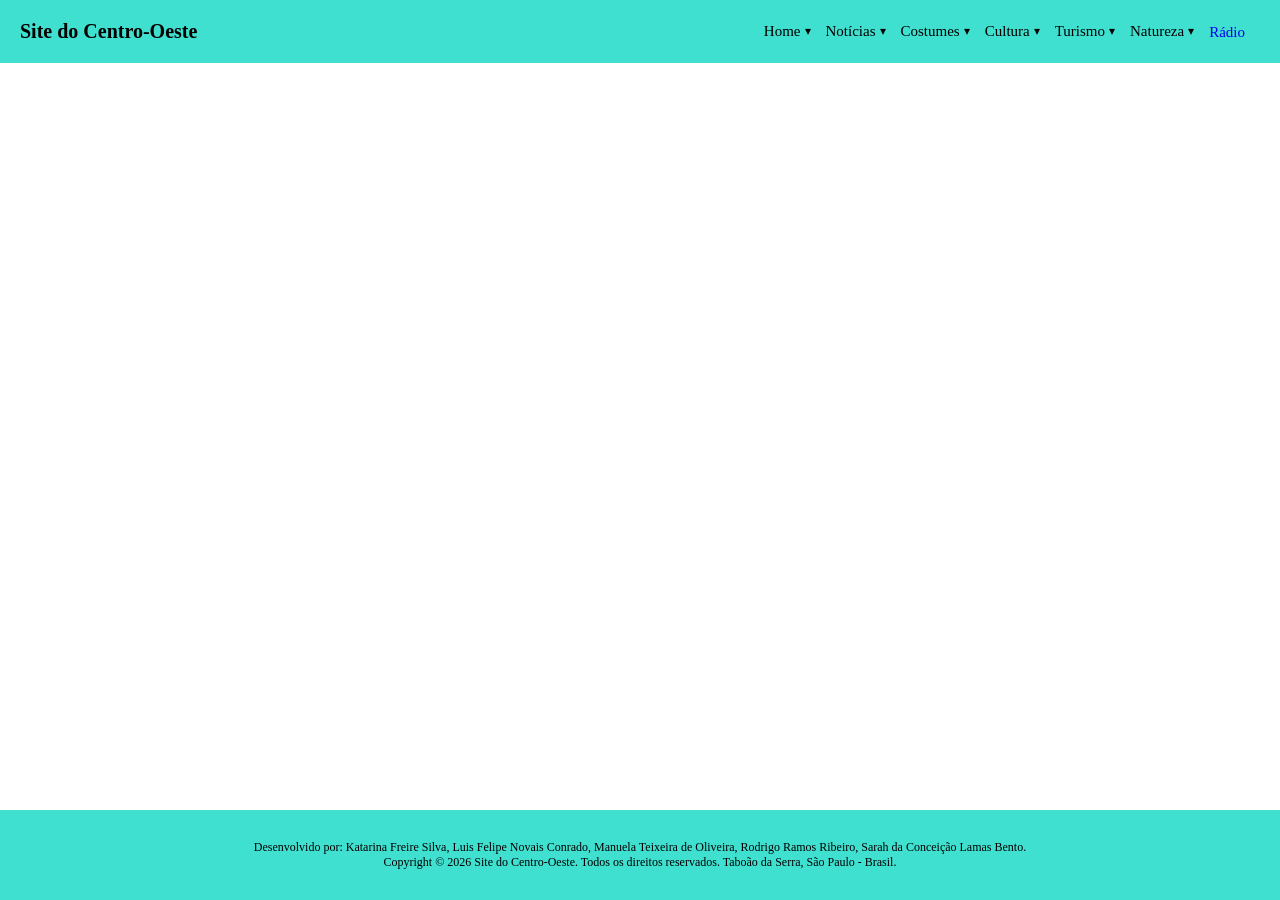
==== index.html @ f40ae3b2 "Alterei o link da header." ====
<!DOCTYPE html>
<html lang="en">
<head>
    <meta charset="UTF-8">
    <meta name="viewport" content="width=device-width, initial-scale=1.0">
    <link rel="stylesheet" href="style.css">
    <title>Site do centro-Oeste</title>
</head>
<body> 
    <header>
        <h1>Site do Centro-Oeste</h1>
        <nav>            
            <div class="nav-item dropdown">
                <button class="dropdown-toggle">
                    Home <span class="arrow">▾</span>
                </button>
                <div class="dropdown-menu">
                    <a href="/index.html#home-centroOeste">Centro-Oeste</a>
                    <a href="/index.html#home-historia">História</a>
                    <a href="/index.html#home-curiosidades">Curiosidades</a>
                    <a href="/index.html#home-grandesNomes">Grandes Nomes</a>
                </div>
            </div>
        
            <div class="nav-item dropdown">
                <button class="dropdown-toggle">
                    Notícias <span class="arrow">▾</span>
                </button>
                <div class="dropdown-menu">
                    <a href="/html/noticias.html#noticias-politica">Política</a>
                    <a href="/html/noticias.html#noticias-economia">Economia</a>
                    <a href="/html/noticias.html#noticias-meioAmbiente">Meio Ambiente</a>
                    <a href="/html/noticias.html#noticias-agropecuaria">Agropecuária</a>
                </div>
            </div>
        
            <div class="nav-item dropdown">
                <button class="dropdown-toggle">
                    Costumes <span class="arrow">▾</span>
                </button>
                <div class="dropdown-menu">
                    <a href="/html/costumes.html#costumes-girias">Gírias Tradicionais</a>
                    <a href="/html/costumes.html#costumes-lingua">Influências Linguísticas</a>
                    <a href="/html/costumes.html#costumes-festas">Festas Tradicionais</a>
                    <a href="/html/costumes.html#costumes-religiao">Religião</a>
                    <a href="/html/costumes.html#costumes-esporte">Esporte</a>
                </div>
            </div>
        
            <div class="nav-item dropdown">
                <button class="dropdown-toggle">
                    Cultura <span class="arrow">▾</span>
                </button>
                <div class="dropdown-menu">
                    <a href="/html/cultura.html#cultura-musica">Música</a>
                    <a href="/html/cultura.html#cultura-danca">Danças Típicas</a>
                    <a href="/html/cultura.html#cultura-gastronomia">Gastronomia</a>
                    <a href="/html/cultura.html#cultura-artesanato">Artesanato</a>
                    <a href="/html/cultura.html#cultura-literatura">Literatura</a>
                    <a href="/html/cultura.html#cultura-folclore">Folclore e Lendas</a>
                </div>
            </div>
        
            <div class="nav-item dropdown">
                <button class="dropdown-toggle">
                    Turismo <span class="arrow">▾</span>
                </button>
                <div class="dropdown-menu">
                    <a href="/html/turismo.html#turismo-roteiros">Roteiros</a>
                    <a href="/html/turismo.html#turismo-hospedagem">Hospedagem</a>
                    <a href="/html/turismo.html#turismo-eventos">Eventos</a>
                </div>
            </div>
        
            <div class="nav-item dropdown">
                <button class="dropdown-toggle">
                    Natureza <span class="arrow">▾</span>
                </button>
                <div class="dropdown-menu align-right">
                    <a href="/html/natureza.html#natureza-fauna">Fauna</a>
                    <a href="/html/natureza.html#natureza-flora">Flora</a>
                    <a href="/html/natureza.html#natureza-parques">Parques e Reservas</a>
                    <a href="/html/natureza.html#natureza-preservacao">Preservação</a>
                </div>
            </div>
        
            <div class="nav-item">
                <a href="/html/radio.html#radio">Rádio</a>
            </div>
        </nav>    
    </header>

    <footer>
        
        <p>
            Desenvolvido por: Katarina Freire Silva, Luis Felipe Novais Conrado, Manuela Teixeira de Oliveira, Rodrigo Ramos Ribeiro, Sarah da Conceição Lamas Bento.
        </p>
        <p>
            Copyright © 2026 Site do Centro-Oeste. Todos os direitos reservados. Taboão da Serra, São Paulo - Brasil.
        </p>
    </footer>
</body>
</html>
<script src="script.js"></script>





<!--        <nav>            
            <div class="nav-item dropdown">
                <button class="dropdown-toggle">
                    Home <span class="arrow">▾</span>
                </button>
                <div class="dropdown-menu">
                    <a href="./index.html#home-centroOeste">Centro-Oeste</a>
                    <a href="./index.html#home-historia">História</a>
                    <a href="./index.html#home-curiosidades">Curiosidades</a>
                    <a href="./index.html#home-grandesNomes">Grandes Nomes</a>
                </div>
            </div>

            <div class="nav-item dropdown">
                <button class="dropdown-toggle">
                    Notícias <span class="arrow">▾</span>
                </button>
                <div class="dropdown-menu">
                    <a href="./html/noticias.html#noticias-politica">Política</a>
                    <a href="./html/noticias.html#noticias-economia">Economia</a>
                    <a href="./html/noticias.html#noticias-meioAmbiente">Meio Ambiente</a>
                    <a href="./html/noticias.html#noticias-agropecuaria">Agropecuária</a>
                </div>
            </div>

            <div class="nav-item dropdown">
                <button class="dropdown-toggle">
                    Costumes <span class="arrow">▾</span>
                </button>
                <div class="dropdown-menu">
                    <a href="./html/costumes.html#costumes-girias">Gírias Tradicionais</a>
                    <a href="./html/costumes.html#costumes-lingua">Influências Linguísticas</a>
                    <a href="./html/costumes.html#costumes-festas">Festas Tradicionais</a>
                    <a href="./html/costumes.html#costumes-religiao">Religião</a>
                    <a href="./html/costumes.html#costumes-esporte">Esporte</a>
                </div>
            </div>

            <div class="nav-item dropdown">
                <button class="dropdown-toggle">
                    Cultura <span class="arrow">▾</span>
                </button>
                <div class="dropdown-menu">
                    <a href="./html/cultura.html#cultura-musica">Música</a>
                    <a href="./html/cultura.html#cultura-danca">Danças Típicas</a>
                    <a href="./html/cultura.html#cultura-gastronomia">Gastronomia</a>
                    <a href="./html/cultura.html#cultura-artesanato">Artesanato</a>
                    <a href="./html/cultura.html#cultura-literatura">Literatura</a>
                    <a href="./html/cultura.html#cultura-folclore">Folclore e Lendas</a>
                </div>
            </div>

            <div class="nav-item dropdown">
                <button class="dropdown-toggle">
                    Turismo <span class="arrow">▾</span>
                </button>
                <div class="dropdown-menu">
                    <a href="./html/turismo.html#turismo-roteiros">Roteiros</a>
                    <a href="./html/turismo.html#turismo-hospedagem">Hospedagem</a>
                    <a href="./html/turismo.html#turismo-eventos">Eventos</a>
                </div>
            </div>

            <div class="nav-item dropdown">
                <button class="dropdown-toggle">
                    Natureza <span class="arrow">▾</span>
                </button>
                <div class="dropdown-menu align-right">
                    <a href="./html/natureza.html#natureza-fauna">Fauna</a>
                    <a href="./html/natureza.html#natureza-flora">Flora</a>
                    <a href="./html/natureza.html#natureza-parques">Parques e Reservas</a>
                    <a href="./html/natureza.html#natureza-preservacao">Preservação</a>
                </div>
            </div>

            <div class="nav-item">
                <a href="./html/radio.html#radio">Rádio</a>
            </div>
        </nav>
-->
---- style.css ----
/* CSS reset */

*{
    margin: 0;
	padding: 0;
	border: 0;
    box-sizing: border-box;
}

/* Header e Footer */

header{
    display: flex;
    flex-direction: row;
    padding: 20px;
    background-color: turquoise;
    justify-content: space-between;
    position: relative;
}

footer{
    display: flex;
    flex-direction: column;
    align-items: center;
    background-color: turquoise;
    padding: 30px;
    position: absolute;
    bottom: 0;
    width: 100%;
    font-size: 12px;
}

/* Estlização de tags padrão */

a{
    text-decoration: none;
    font-size: 15px;
    margin-inline-end: 15px;
}

h1{
    font-size: 20px;
}

/* nav - div - e estruras assim */

nav{
    display: flex;
    flex-direction: row;
    align-items: center;
}

.nav-item{
    position: relative;
}

/* Botão que parece um link normal */
.dropdown-toggle{
    background: none;
    cursor: pointer;
    text-decoration: none;
    font-size: 15px;
    margin-inline-end: 15px;
    font-family: inherit;
    color: inherit;
    display: flex;
    align-items: center;
    gap: 4px;
}

.arrow{
    font-size: 12px;
    transition: transform 0.25s ease;
}

/* Gira a setinha quando o menu está aberto */
.dropdown.active .arrow{
    transform: rotate(180deg);
}

/* Menu suspenso */
.dropdown-menu{
    display: flex;
    flex-direction: column;
    position: absolute;
    top: 100%;
    left: 0;
    background-color: #ffffff;
    min-width: 200px;
    box-shadow: 0 4px 8px rgba(0, 0, 0, 0.15);
    border-radius: 4px;
    overflow: hidden;
    z-index: 10;
    opacity: 0;
    visibility: hidden;
    transform: translateY(-10px);
    transition: opacity 0.3s ease, transform 0.3s ease, visibility 0.3s;
}

/* Abre com clique OU hover */
.dropdown.active .dropdown-menu,
.dropdown:hover .dropdown-menu{
    opacity: 1;
    visibility: visible;
    transform: translateY(0);
}

.dropdown-menu a{
    color: #222;
    padding: 10px 15px;
    margin-inline-end: 0;
    font-size: 14px;
    transition: background-color 0.2s ease;
}

.dropdown-menu a:hover{
    background-color: #f0f0f0;
}

.dropdown-menu.align-right{
    left: auto;
    right: 0;
}
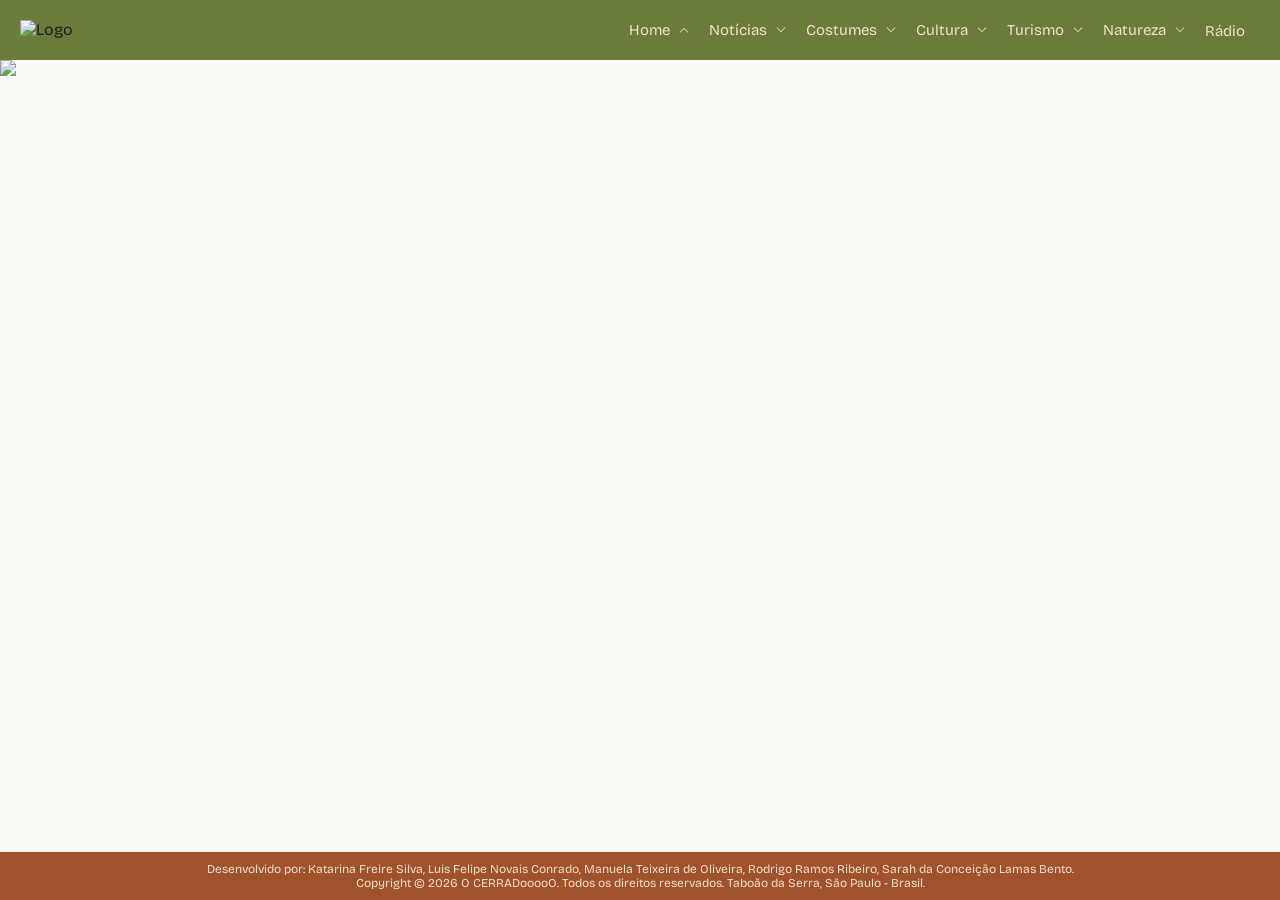
==== commit d98408f7: "Cerradooo." ====
--- a/index.html
+++ b/index.html
@@ -3,114 +3,17 @@
 <head>
     <meta charset="UTF-8">
     <meta name="viewport" content="width=device-width, initial-scale=1.0">
+    <link rel="stylesheet" href="https://fonts.googleapis.com/css2?family=Material+Symbols+Outlined:opsz,wght,FILL,GRAD@20..48,100..700,0..1,-50..200&icon_names=keyboard_arrow_down" />
     <link rel="stylesheet" href="style.css">
-    <title>Site do centro-Oeste</title>
+    <title>O CERRADO</title>
 </head>
 <body> 
     <header>
-        <h1>Site do Centro-Oeste</h1>
+        <img src="./image/logo.png" alt="Logo" class="logo">
         <nav>            
             <div class="nav-item dropdown">
                 <button class="dropdown-toggle">
-                    Home <span class="arrow">▾</span>
-                </button>
-                <div class="dropdown-menu">
-                    <a href="/index.html#home-centroOeste">Centro-Oeste</a>
-                    <a href="/index.html#home-historia">História</a>
-                    <a href="/index.html#home-curiosidades">Curiosidades</a>
-                    <a href="/index.html#home-grandesNomes">Grandes Nomes</a>
-                </div>
-            </div>
-        
-            <div class="nav-item dropdown">
-                <button class="dropdown-toggle">
-                    Notícias <span class="arrow">▾</span>
-                </button>
-                <div class="dropdown-menu">
-                    <a href="/html/noticias.html#noticias-politica">Política</a>
-                    <a href="/html/noticias.html#noticias-economia">Economia</a>
-                    <a href="/html/noticias.html#noticias-meioAmbiente">Meio Ambiente</a>
-                    <a href="/html/noticias.html#noticias-agropecuaria">Agropecuária</a>
-                </div>
-            </div>
-        
-            <div class="nav-item dropdown">
-                <button class="dropdown-toggle">
-                    Costumes <span class="arrow">▾</span>
-                </button>
-                <div class="dropdown-menu">
-                    <a href="/html/costumes.html#costumes-girias">Gírias Tradicionais</a>
-                    <a href="/html/costumes.html#costumes-lingua">Influências Linguísticas</a>
-                    <a href="/html/costumes.html#costumes-festas">Festas Tradicionais</a>
-                    <a href="/html/costumes.html#costumes-religiao">Religião</a>
-                    <a href="/html/costumes.html#costumes-esporte">Esporte</a>
-                </div>
-            </div>
-        
-            <div class="nav-item dropdown">
-                <button class="dropdown-toggle">
-                    Cultura <span class="arrow">▾</span>
-                </button>
-                <div class="dropdown-menu">
-                    <a href="/html/cultura.html#cultura-musica">Música</a>
-                    <a href="/html/cultura.html#cultura-danca">Danças Típicas</a>
-                    <a href="/html/cultura.html#cultura-gastronomia">Gastronomia</a>
-                    <a href="/html/cultura.html#cultura-artesanato">Artesanato</a>
-                    <a href="/html/cultura.html#cultura-literatura">Literatura</a>
-                    <a href="/html/cultura.html#cultura-folclore">Folclore e Lendas</a>
-                </div>
-            </div>
-        
-            <div class="nav-item dropdown">
-                <button class="dropdown-toggle">
-                    Turismo <span class="arrow">▾</span>
-                </button>
-                <div class="dropdown-menu">
-                    <a href="/html/turismo.html#turismo-roteiros">Roteiros</a>
-                    <a href="/html/turismo.html#turismo-hospedagem">Hospedagem</a>
-                    <a href="/html/turismo.html#turismo-eventos">Eventos</a>
-                </div>
-            </div>
-        
-            <div class="nav-item dropdown">
-                <button class="dropdown-toggle">
-                    Natureza <span class="arrow">▾</span>
-                </button>
-                <div class="dropdown-menu align-right">
-                    <a href="/html/natureza.html#natureza-fauna">Fauna</a>
-                    <a href="/html/natureza.html#natureza-flora">Flora</a>
-                    <a href="/html/natureza.html#natureza-parques">Parques e Reservas</a>
-                    <a href="/html/natureza.html#natureza-preservacao">Preservação</a>
-                </div>
-            </div>
-        
-            <div class="nav-item">
-                <a href="/html/radio.html#radio">Rádio</a>
-            </div>
-        </nav>    
-    </header>
-
-    <footer>
-        
-        <p>
-            Desenvolvido por: Katarina Freire Silva, Luis Felipe Novais Conrado, Manuela Teixeira de Oliveira, Rodrigo Ramos Ribeiro, Sarah da Conceição Lamas Bento.
-        </p>
-        <p>
-            Copyright © 2026 Site do Centro-Oeste. Todos os direitos reservados. Taboão da Serra, São Paulo - Brasil.
-        </p>
-    </footer>
-</body>
-</html>
-<script src="script.js"></script>
-
-
-
-
-
-<!--        <nav>            
-            <div class="nav-item dropdown">
-                <button class="dropdown-toggle">
-                    Home <span class="arrow">▾</span>
+                    Home <span class="material-symbols-outlined"> keyboard_arrow_down </span>
                 </button>
                 <div class="dropdown-menu">
                     <a href="./index.html#home-centroOeste">Centro-Oeste</a>
@@ -122,7 +25,7 @@
 
             <div class="nav-item dropdown">
                 <button class="dropdown-toggle">
-                    Notícias <span class="arrow">▾</span>
+                    Notícias <span class="material-symbols-outlined"> keyboard_arrow_down </span>
                 </button>
                 <div class="dropdown-menu">
                     <a href="./html/noticias.html#noticias-politica">Política</a>
@@ -134,7 +37,7 @@
 
             <div class="nav-item dropdown">
                 <button class="dropdown-toggle">
-                    Costumes <span class="arrow">▾</span>
+                    Costumes <span class="material-symbols-outlined"> keyboard_arrow_down </span>
                 </button>
                 <div class="dropdown-menu">
                     <a href="./html/costumes.html#costumes-girias">Gírias Tradicionais</a>
@@ -147,7 +50,7 @@
 
             <div class="nav-item dropdown">
                 <button class="dropdown-toggle">
-                    Cultura <span class="arrow">▾</span>
+                    Cultura <span class="material-symbols-outlined"> keyboard_arrow_down </span>
                 </button>
                 <div class="dropdown-menu">
                     <a href="./html/cultura.html#cultura-musica">Música</a>
@@ -161,7 +64,7 @@
 
             <div class="nav-item dropdown">
                 <button class="dropdown-toggle">
-                    Turismo <span class="arrow">▾</span>
+                    Turismo <span class="material-symbols-outlined"> keyboard_arrow_down </span>
                 </button>
                 <div class="dropdown-menu">
                     <a href="./html/turismo.html#turismo-roteiros">Roteiros</a>
@@ -172,7 +75,7 @@
 
             <div class="nav-item dropdown">
                 <button class="dropdown-toggle">
-                    Natureza <span class="arrow">▾</span>
+                    Natureza <span class="material-symbols-outlined"> keyboard_arrow_down </span>
                 </button>
                 <div class="dropdown-menu align-right">
                     <a href="./html/natureza.html#natureza-fauna">Fauna</a>
@@ -186,4 +89,23 @@
                 <a href="./html/radio.html#radio">Rádio</a>
             </div>
         </nav>
--->
+    </header>
+
+    <img src="./image/abertura-home.jpg" class="abertura-home">
+    
+
+    <audio id="audio-player"></audio>
+
+    <footer>
+        
+        <p>
+            Desenvolvido por: Katarina Freire Silva, Luis Felipe Novais Conrado, Manuela Teixeira de Oliveira, Rodrigo Ramos Ribeiro, Sarah da Conceição Lamas Bento.
+        </p>
+        <p>
+            Copyright © 2026 O CERRADooooO. Todos os direitos reservados. Taboão da Serra, São Paulo - Brasil.
+        </p>
+    </footer>
+</body>
+</html>
+<script src="script.js"></script>
+
--- a/style.css
+++ b/style.css
@@ -1,91 +1,171 @@
-/* CSS reset */
-
-*{
+
+@import url('https://fonts.googleapis.com/css2?family=Bricolage+Grotesque:opsz,wght@12..96,200..800&display=swap');
+.bricolage-grotesque {
+  font-family: "Bricolage Grotesque", sans-serif;
+  font-optical-sizing: auto;
+  font-style: normal;
+  font-variation-settings:
+    "wdth" 100;
+}
+
+
+/* ================================================================
+   PALETA DE CORES — SITE DO CENTRO-OESTE
+   ================================================================ */
+
+:root {
+    --cor-siena:        #A0522D;
+    --cor-terracota:    #C1440E;
+    --cor-ocre:         #C8923A;
+    --cor-mostarda:     #D4A017;
+    --cor-areia:        #F2E0C8;
+
+    --cor-verde-oliva:  #6B7C3A;
+    --cor-verde-musgo:  #4A5E2F;
+    --cor-verde-claro:  #8FA84E;
+    --cor-verde-menta:  #C5D89A;
+
+    --cor-azul-ceu:     #4A90C4;
+    --cor-azul-profundo:#2C6A9A;
+    --cor-azul-claro:   #A8D4F0;
+    --cor-azul-mist:    #D6ECFA;
+
+    --cor-laranja:      #E8732A;
+    --cor-laranja-suave:#F0A56A;
+    --cor-amarelo:      #F5C400;
+    --cor-amarelo-palha:#FAE29A;
+
+    --cor-texto-escuro: #1E1E1E;
+    --cor-texto-medio:  #4A4A4A;
+    --cor-texto-suave:  #7A7A7A;
+    --cor-fundo-neutro: #FAFAF8;
+    --cor-divisor:      #E0D5C5;
+}
+
+
+/* ------------------- CSS Geral para o site do Centro-Oeste ------------------*/
+
+* {
     margin: 0;
-	padding: 0;
-	border: 0;
+    padding: 0;
+    border: 0;
     box-sizing: border-box;
+    font-family: "Bricolage Grotesque", sans-serif;
+}
+
+.logo{
+    width: 15%;
+}
+
+.material-symbols-outlined {
+    font-variation-settings:
+        'FILL' 0,
+        'wght' 200,
+        'GRAD' 0,
+        'opsz' 30;
+    font-size: 20px;
+    transition: transform 0.25s ease;
+    vertical-align: middle;
+}
+
+html, body {
+    min-height: 100%;
+}
+
+body {
+    display: flex;
+    flex-direction: column;
+    min-height: 100vh;
+    background-color: var(--cor-fundo-neutro);
+    color: var(--cor-texto-escuro);
 }
 
 /* Header e Footer */
 
-header{
+header {
     display: flex;
     flex-direction: row;
     padding: 20px;
-    background-color: turquoise;
+    background-color: var(--cor-verde-oliva);
     justify-content: space-between;
     position: relative;
 }
 
-footer{
-    display: flex;
-    flex-direction: column;
-    align-items: center;
-    background-color: turquoise;
-    padding: 30px;
-    position: absolute;
-    bottom: 0;
+footer {
+    display: flex;
+    flex-direction: column;
+    align-items: center;
+    background-color: var(--cor-siena);
+    color: var(--cor-areia);
+    padding: 10px;
     width: 100%;
     font-size: 12px;
-}
-
-/* Estlização de tags padrão */
-
-a{
+    margin-top: auto;
+}
+
+/* Estilização de tags padrão */
+
+a {
     text-decoration: none;
     font-size: 15px;
     margin-inline-end: 15px;
-}
-
-h1{
+    color: var(--cor-areia);
+}
+
+h1 {
     font-size: 20px;
-}
-
-/* nav - div - e estruras assim */
-
-nav{
+    color: var(--cor-areia);
+}
+
+/* Nav */
+
+nav {
     display: flex;
     flex-direction: row;
     align-items: center;
 }
 
-.nav-item{
+.nav-item {
     position: relative;
 }
 
-/* Botão que parece um link normal */
-.dropdown-toggle{
+.dropdown-toggle {
     background: none;
     cursor: pointer;
     text-decoration: none;
     font-size: 15px;
     margin-inline-end: 15px;
     font-family: inherit;
-    color: inherit;
+    color: var(--cor-areia);
     display: flex;
     align-items: center;
     gap: 4px;
 }
 
-.arrow{
-    font-size: 12px;
-    transition: transform 0.25s ease;
-}
-
-/* Gira a setinha quando o menu está aberto */
-.dropdown.active .arrow{
+
+/* Gira ao passar o mouse */
+.dropdown:hover .dropdown-toggle .material-symbols-outlined {
     transform: rotate(180deg);
 }
 
+/* Gira ao clicar (classe adicionada pelo JS) */
+.dropdown.active .dropdown-toggle .material-symbols-outlined {
+    transform: rotate(180deg);
+}
+
+.dropdown.pagina-atual .dropdown-toggle .material-symbols-outlined {
+    transform: rotate(180deg);
+}
+
 /* Menu suspenso */
-.dropdown-menu{
+
+.dropdown-menu {
     display: flex;
     flex-direction: column;
     position: absolute;
     top: 100%;
     left: 0;
-    background-color: #ffffff;
+    background-color: var(--cor-fundo-neutro);
     min-width: 200px;
     box-shadow: 0 4px 8px rgba(0, 0, 0, 0.15);
     border-radius: 4px;
@@ -97,28 +177,515 @@
     transition: opacity 0.3s ease, transform 0.3s ease, visibility 0.3s;
 }
 
-/* Abre com clique OU hover */
 .dropdown.active .dropdown-menu,
-.dropdown:hover .dropdown-menu{
+.dropdown:hover .dropdown-menu {
     opacity: 1;
     visibility: visible;
     transform: translateY(0);
 }
 
-.dropdown-menu a{
-    color: #222;
+.dropdown-menu a {
+    color: var(--cor-texto-escuro);
     padding: 10px 15px;
     margin-inline-end: 0;
     font-size: 14px;
     transition: background-color 0.2s ease;
 }
 
-.dropdown-menu a:hover{
-    background-color: #f0f0f0;
-}
-
-.dropdown-menu.align-right{
+.dropdown-menu a:hover {
+    background-color: var(--cor-verde-menta);
+    color: var(--cor-verde-musgo);
+}
+
+.dropdown-menu.align-right {
     left: auto;
     right: 0;
 }
 
+
+/* ------------------------------ CSS DO TURISMO ------------------------------*/
+
+section {
+    width: 90%;
+    align-items: center;
+    margin: 0 auto;
+}
+
+#map {
+    width: 100%;
+    height: 400px;
+    border-radius: 8px;
+    margin-block: 20px;
+    z-index: 0;
+}
+
+.map-search {
+    display: flex;
+    gap: 10px;
+    margin-block: 15px;
+}
+
+.map-search input {
+    flex: 1;
+    padding: 10px;
+    border: 1px solid var(--cor-divisor);
+    border-radius: 6px;
+    font-size: 14px;
+    background-color: var(--cor-fundo-neutro);
+    color: var(--cor-texto-escuro);
+}
+
+.map-search button {
+    padding: 10px 20px;
+    background-color: var(--cor-verde-claro);
+    color: var(--cor-fundo-neutro);
+    border-radius: 6px;
+    cursor: pointer;
+    font-weight: bold;
+    transition: background-color 0.2s ease;
+}
+
+.map-search button:hover {
+    background-color: var(--cor-verde-musgo);
+}
+
+.destinos-grid {
+    display: grid;
+    grid-template-columns: repeat(auto-fit, minmax(220px, 1fr));
+    gap: 20px;
+    margin-block: 20px;
+}
+
+.destino-card {
+    cursor: pointer;
+    border-radius: 8px;
+    overflow: hidden;
+    box-shadow: 0 2px 6px rgba(0, 0, 0, 0.15);
+    transition: transform 0.2s ease, box-shadow 0.2s ease;
+    background-color: var(--cor-fundo-neutro);
+}
+
+.destino-card:hover {
+    transform: translateY(-4px);
+    box-shadow: 0 6px 12px rgba(0, 0, 0, 0.2);
+}
+
+.destino-card img {
+    width: 100%;
+    height: 130px;
+    object-fit: cover;
+    display: block;
+}
+
+.destino-info {
+    padding: 10px 12px;
+}
+
+.destino-info h4 {
+    font-size: 15px;
+    margin-bottom: 4px;
+    color: var(--cor-texto-escuro);
+}
+
+.destino-info p {
+    font-size: 13px;
+    color: var(--cor-texto-medio);
+}
+
+.destino-card.active {
+    outline: 3px solid var(--cor-laranja);
+}
+
+
+/* ------------------------------- CSS DO RÁDIO -------------------------------*/
+
+#radio {
+    text-align: center;
+}
+
+.radio-layout {
+    display: flex;
+    flex-direction: row;
+    align-items: flex-start;
+    justify-content: center;
+    gap: 40px;
+    margin-block: 30px;
+    flex-wrap: wrap;
+}
+
+.radio-player {
+    display: flex;
+    flex-direction: column;
+    align-items: center;
+    gap: 20px;
+    flex: 1 1 350px;
+}
+
+.disco-wrapper {
+    width: 550px;
+    height: 550px;
+    display: flex;
+    align-items: center;
+    justify-content: center;
+}
+
+.disco {
+    width: 500px;
+    height: 500px;
+    border-radius: 50%;
+    background: repeating-radial-gradient(
+        circle,
+        #222 1.5px,
+        #222 4px,
+        #444 5px,
+        #222 6px
+    );
+    display: flex;
+    align-items: center;
+    justify-content: center;
+    box-shadow: 0 4px 15px rgba(0, 0, 0, 0.3);
+    animation: girar 4s linear infinite;
+    animation-play-state: paused;
+}
+
+.disco.tocando {
+    animation-play-state: running;
+}
+
+.disco-furo {
+    width: 30px;
+    height: 30px;
+    background-color: var(--cor-ocre);
+    border-radius: 50%;
+    border: 4px solid var(--cor-areia);
+}
+
+@keyframes girar {
+    from { transform: rotate(0deg); }
+    to   { transform: rotate(360deg); }
+}
+
+.musica-info h3 {
+    font-size: 22px;
+    margin-bottom: 5px;
+    color: var(--cor-texto-escuro);
+}
+
+.musica-info p {
+    font-size: 14px;
+    color: var(--cor-texto-medio);
+}
+
+.player-controls {
+    display: flex;
+    gap: 15px;
+    align-items: center;
+}
+
+.player-controls button {
+    background-color: var(--cor-verde-oliva);
+    color: var(--cor-areia);
+    border-radius: 50%;
+    width: 50px;
+    height: 50px;
+    font-size: 18px;
+    cursor: pointer;
+    transition: background-color 0.2s ease;
+}
+
+.player-controls button:hover {
+    background-color: var(--cor-verde-musgo);
+}
+
+#btn-play {
+    width: 60px;
+    height: 60px;
+    font-size: 22px;
+    background-color: var(--cor-laranja);
+}
+
+#btn-play:hover {
+    background-color: var(--cor-terracota);
+}
+
+.progress-container {
+    display: flex;
+    align-items: center;
+    gap: 10px;
+    width: 100%;
+    max-width: 400px;
+}
+
+.progress-container input[type="range"] {
+    flex: 1;
+    cursor: pointer;
+    accent-color: var(--cor-laranja);
+}
+
+.progress-container span {
+    font-size: 12px;
+    min-width: 35px;
+    color: var(--cor-texto-medio);
+}
+
+.volume-container {
+    display: flex;
+    align-items: center;
+    gap: 10px;
+}
+
+.volume-container input[type="range"] {
+    cursor: pointer;
+    accent-color: var(--cor-verde-claro);
+}
+
+.radio-filtros {
+    flex: 1 1 350px;
+    max-width: 450px;
+}
+
+.filtro-grupo {
+    display: flex;
+    flex-wrap: wrap;
+    gap: 10px;
+    align-items: center;
+    justify-content: center;
+    margin-bottom: 20px;
+}
+
+.filtro-grupo select {
+    padding: 8px 12px;
+    border: 1px solid var(--cor-divisor);
+    border-radius: 6px;
+    font-size: 14px;
+    background-color: var(--cor-fundo-neutro);
+    color: var(--cor-texto-escuro);
+}
+
+.filtro-grupo button {
+    padding: 8px 16px;
+    background-color: var(--cor-verde-claro);
+    color: var(--cor-fundo-neutro);
+    border-radius: 6px;
+    cursor: pointer;
+    font-weight: bold;
+    transition: background-color 0.2s ease;
+}
+
+.filtro-grupo button:hover {
+    background-color: var(--cor-verde-musgo);
+}
+
+.lista-musicas-wrapper {
+    max-height: 480px;
+    overflow-y: auto;
+    border: 1px solid var(--cor-divisor);
+    border-radius: 8px;
+    padding: 10px;
+    scrollbar-width: thin;
+    scrollbar-color: var(--cor-ocre) var(--cor-areia);
+}
+
+.lista-musicas-wrapper::-webkit-scrollbar {
+    width: 8px;
+}
+
+.lista-musicas-wrapper::-webkit-scrollbar-track {
+    background: var(--cor-areia);
+    border-radius: 8px;
+}
+
+.lista-musicas-wrapper::-webkit-scrollbar-thumb {
+    background-color: var(--cor-ocre);
+    border-radius: 8px;
+}
+
+#lista-musicas {
+    list-style: none;
+    display: flex;
+    flex-direction: column;
+    gap: 8px;
+}
+
+#lista-musicas li {
+    padding: 12px 15px;
+    background-color: var(--cor-areia);
+    border-radius: 6px;
+    cursor: pointer;
+    display: flex;
+    justify-content: space-between;
+    transition: background-color 0.2s ease;
+    font-size: 14px;
+    color: var(--cor-texto-escuro);
+}
+
+#lista-musicas li:hover {
+    background-color: var(--cor-verde-menta);
+    color: var(--cor-verde-musgo);
+}
+
+#lista-musicas li.tocando-agora {
+    background-color: var(--cor-ocre);
+    color: var(--cor-fundo-neutro);
+    font-weight: bold;
+}
+
+.tocando-agora-fixo {
+    display: flex;
+    align-items: center;
+    gap: 12px;
+    background-color: var(--cor-verde-oliva);
+    border-radius: 8px;
+    padding: 12px 15px;
+    margin-bottom: 12px;
+    box-shadow: 0 2px 6px rgba(0, 0, 0, 0.15);
+}
+
+.tocando-agora-icone {
+    font-size: 22px;
+    animation: pulsar 1.5s ease-in-out infinite;
+}
+
+@keyframes pulsar {
+    0%, 100% { transform: scale(1); }
+    50%       { transform: scale(1.2); }
+}
+
+.tocando-agora-texto {
+    display: flex;
+    flex-direction: column;
+    text-align: left;
+    overflow: hidden;
+}
+
+.tocando-agora-texto strong {
+    font-size: 14px;
+    color: var(--cor-areia);
+    white-space: nowrap;
+    overflow: hidden;
+    text-overflow: ellipsis;
+}
+
+.tocando-agora-texto span {
+    font-size: 12px;
+    color: var(--cor-verde-menta);
+}
+
+
+/* ------------------------------ CSS DAS NOTÍCIAS ------------------------------*/
+
+#noticias {
+    padding-block: 20px;
+}
+
+.filtro-noticias {
+    display: flex;
+    flex-wrap: wrap;
+    gap: 10px;
+    justify-content: center;
+    margin-bottom: 30px;
+}
+
+.filtro-estado {
+    padding: 8px 18px;
+    border-radius: 20px;
+    background-color: var(--cor-fundo-neutro);
+    border: 1px solid var(--cor-divisor);
+    color: var(--cor-texto-medio);
+    cursor: pointer;
+    font-size: 14px;
+    transition: background-color 0.2s ease, color 0.2s ease;
+}
+
+.filtro-estado:hover {
+    background-color: var(--cor-verde-menta);
+}
+
+.filtro-estado.active {
+    background-color: var(--cor-verde-oliva);
+    color: var(--cor-areia);
+    border-color: var(--cor-verde-oliva);
+    font-weight: bold;
+}
+
+.noticias-loading,
+.noticias-erro {
+    text-align: center;
+    padding: 30px;
+    color: var(--cor-texto-medio);
+}
+
+.noticias-grid {
+    display: grid;
+    grid-template-columns: repeat(auto-fit, minmax(280px, 1fr));
+    gap: 20px;
+}
+
+.noticia-card {
+    background-color: var(--cor-fundo-neutro);
+    border-radius: 8px;
+    overflow: hidden;
+    box-shadow: 0 2px 6px rgba(0, 0, 0, 0.12);
+    transition: transform 0.2s ease, box-shadow 0.2s ease;
+    display: flex;
+    flex-direction: column;
+}
+
+.noticia-card:hover {
+    transform: translateY(-4px);
+    box-shadow: 0 6px 14px rgba(0, 0, 0, 0.18);
+}
+
+.noticia-card img {
+    width: 100%;
+    height: 160px;
+    object-fit: cover;
+    background-color: var(--cor-divisor);
+}
+
+.noticia-conteudo {
+    padding: 15px;
+    display: flex;
+    flex-direction: column;
+    flex: 1;
+}
+
+.noticia-fonte {
+    font-size: 11px;
+    color: var(--cor-laranja);
+    text-transform: uppercase;
+    font-weight: bold;
+    margin-bottom: 6px;
+}
+
+.noticia-titulo {
+    font-size: 16px;
+    color: var(--cor-texto-escuro);
+    margin-bottom: 8px;
+    line-height: 1.3;
+}
+
+.noticia-resumo {
+    font-size: 13px;
+    color: var(--cor-texto-medio);
+    flex: 1;
+    margin-bottom: 10px;
+    line-height: 1.4;
+}
+
+.noticia-data {
+    font-size: 11px;
+    color: var(--cor-texto-suave);
+}
+
+.noticia-link {
+    display: inline-block;
+    margin-top: 10px;
+    font-size: 13px;
+    color: var(--cor-azul-profundo);
+    font-weight: bold;
+}
+
+.noticia-link:hover {
+    text-decoration: underline;
+}
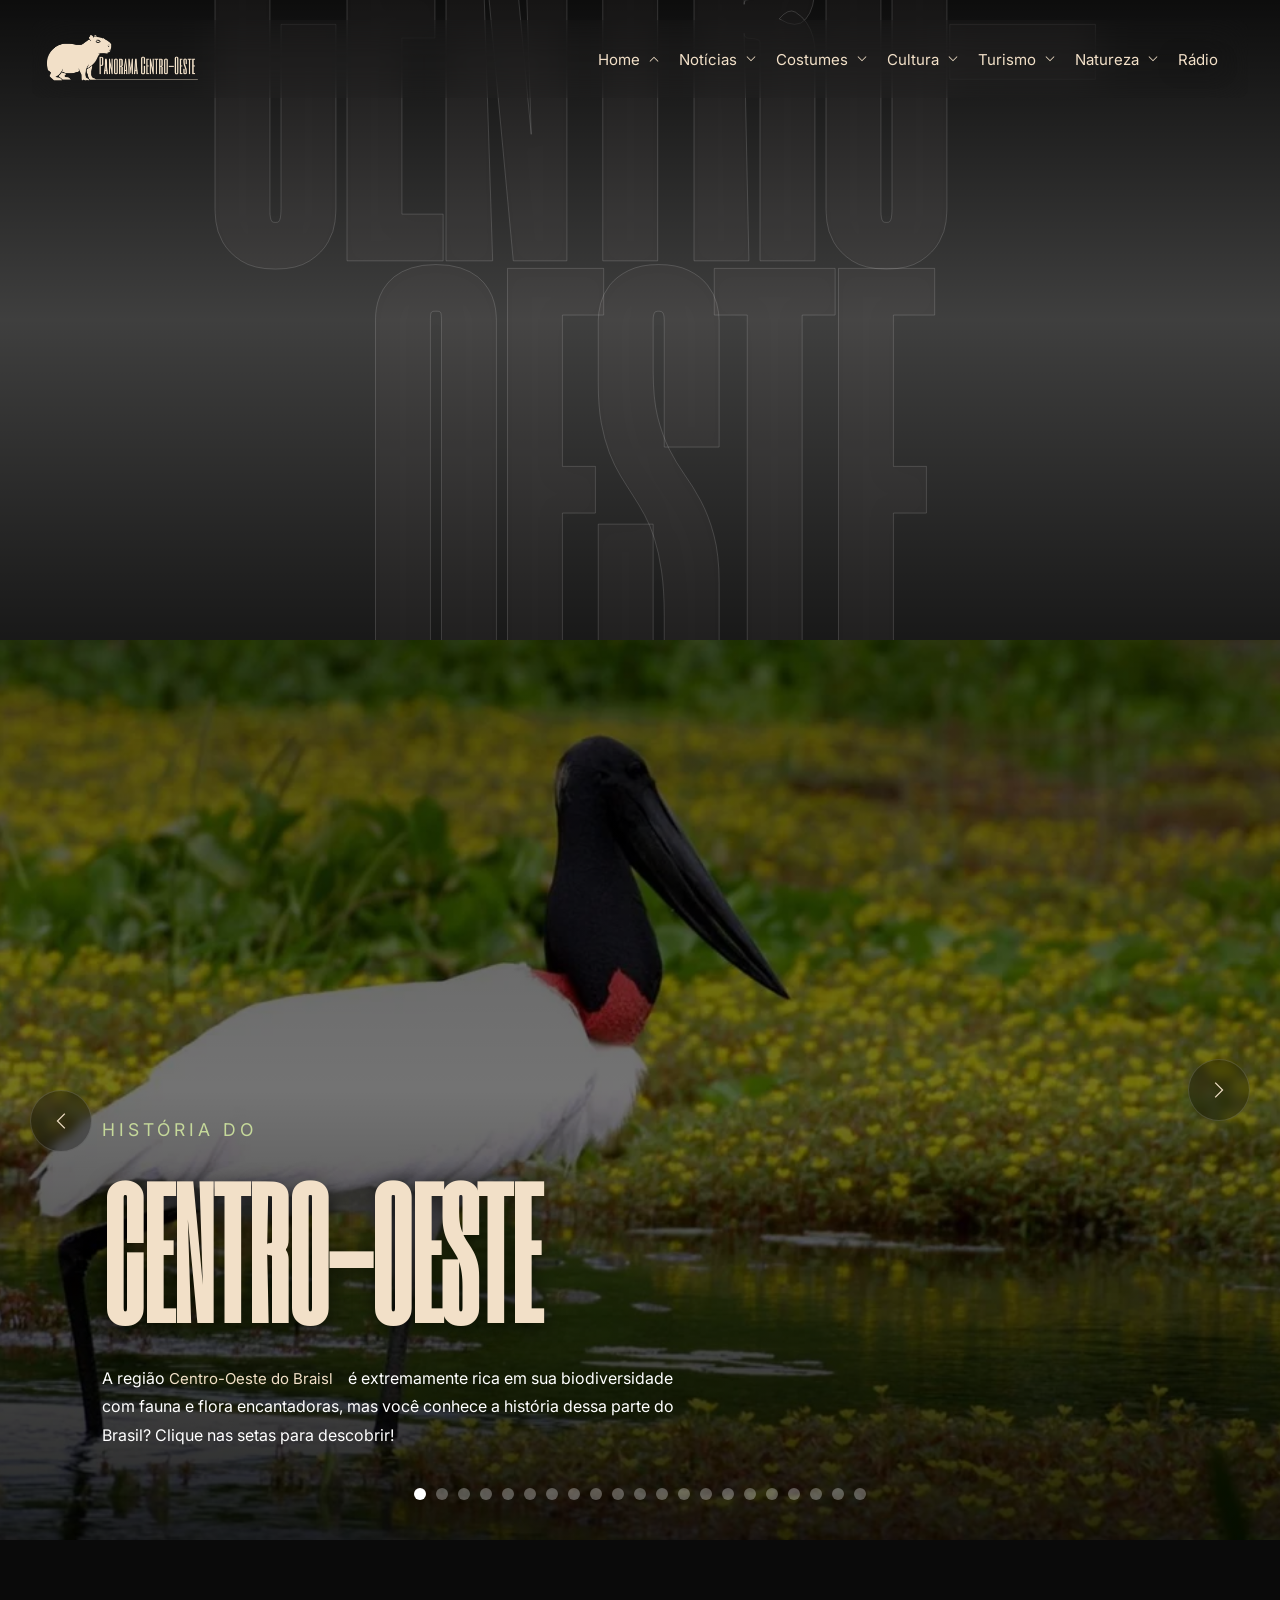
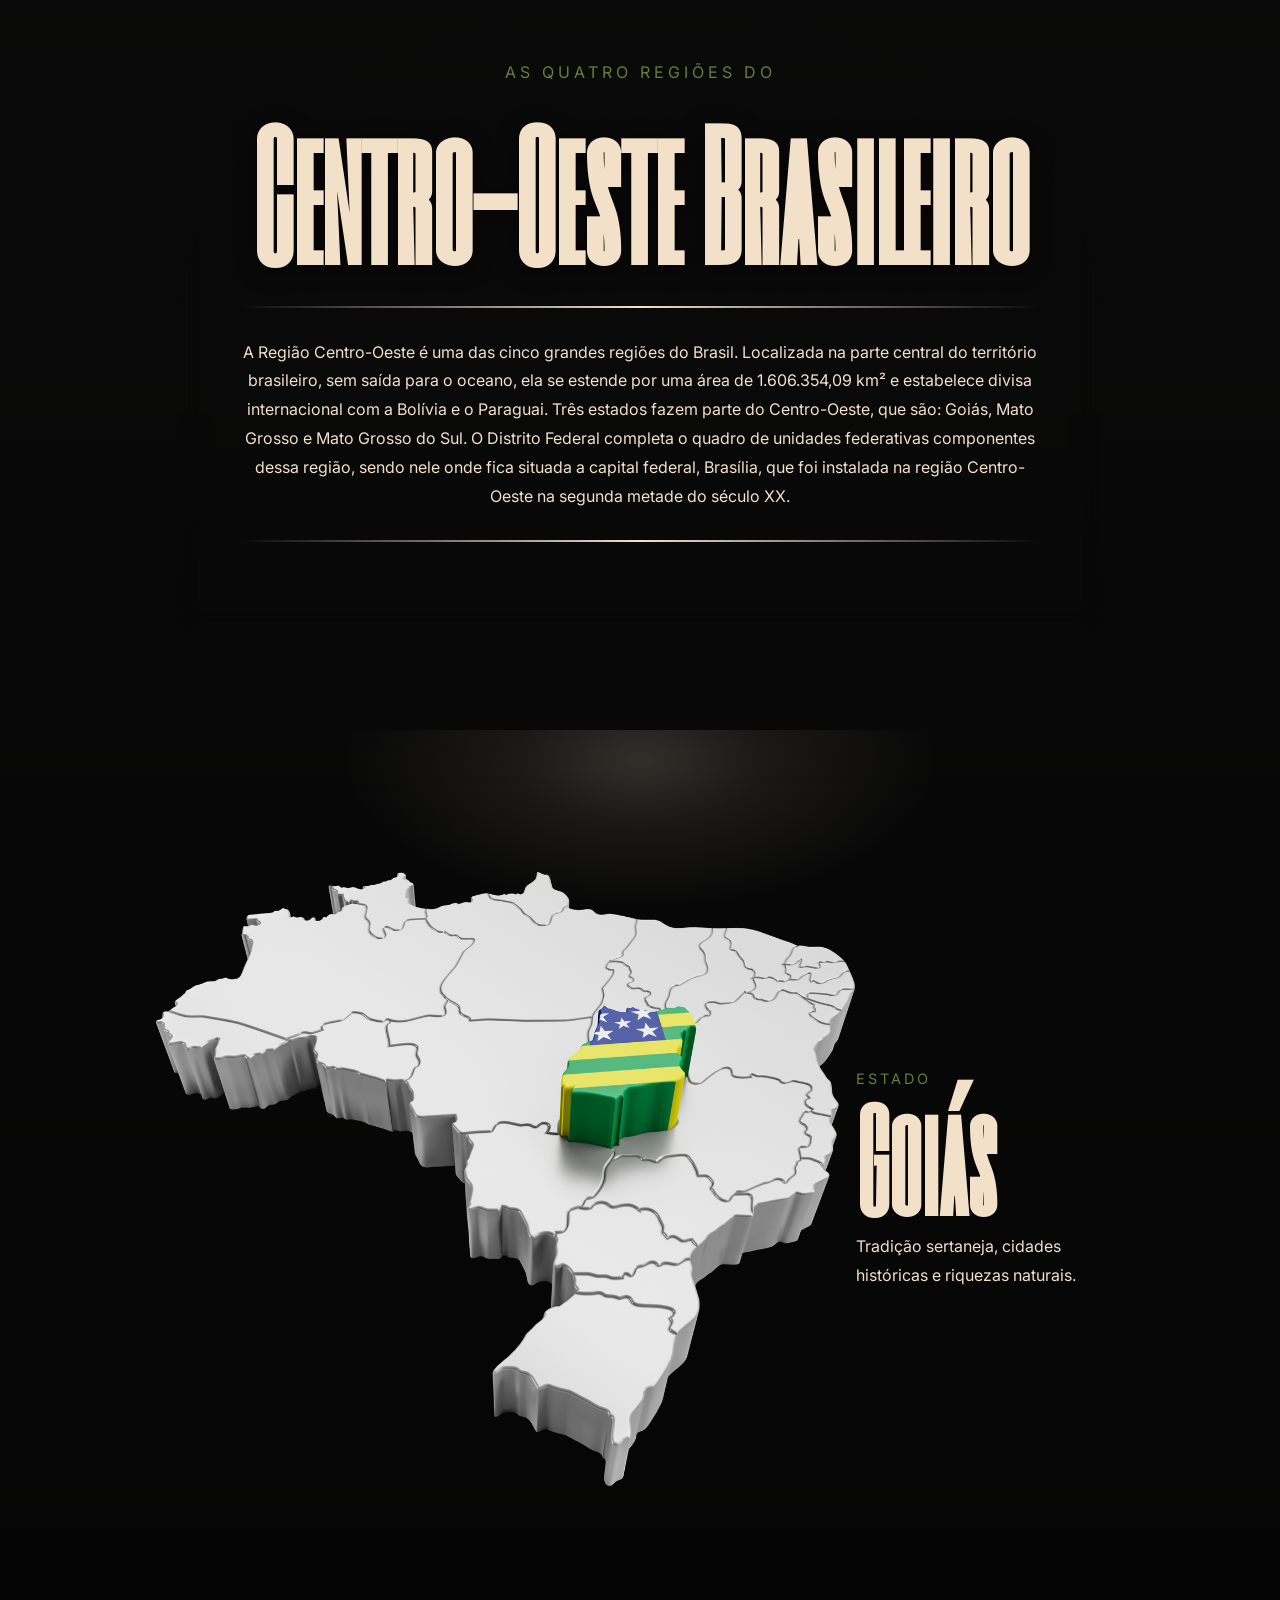
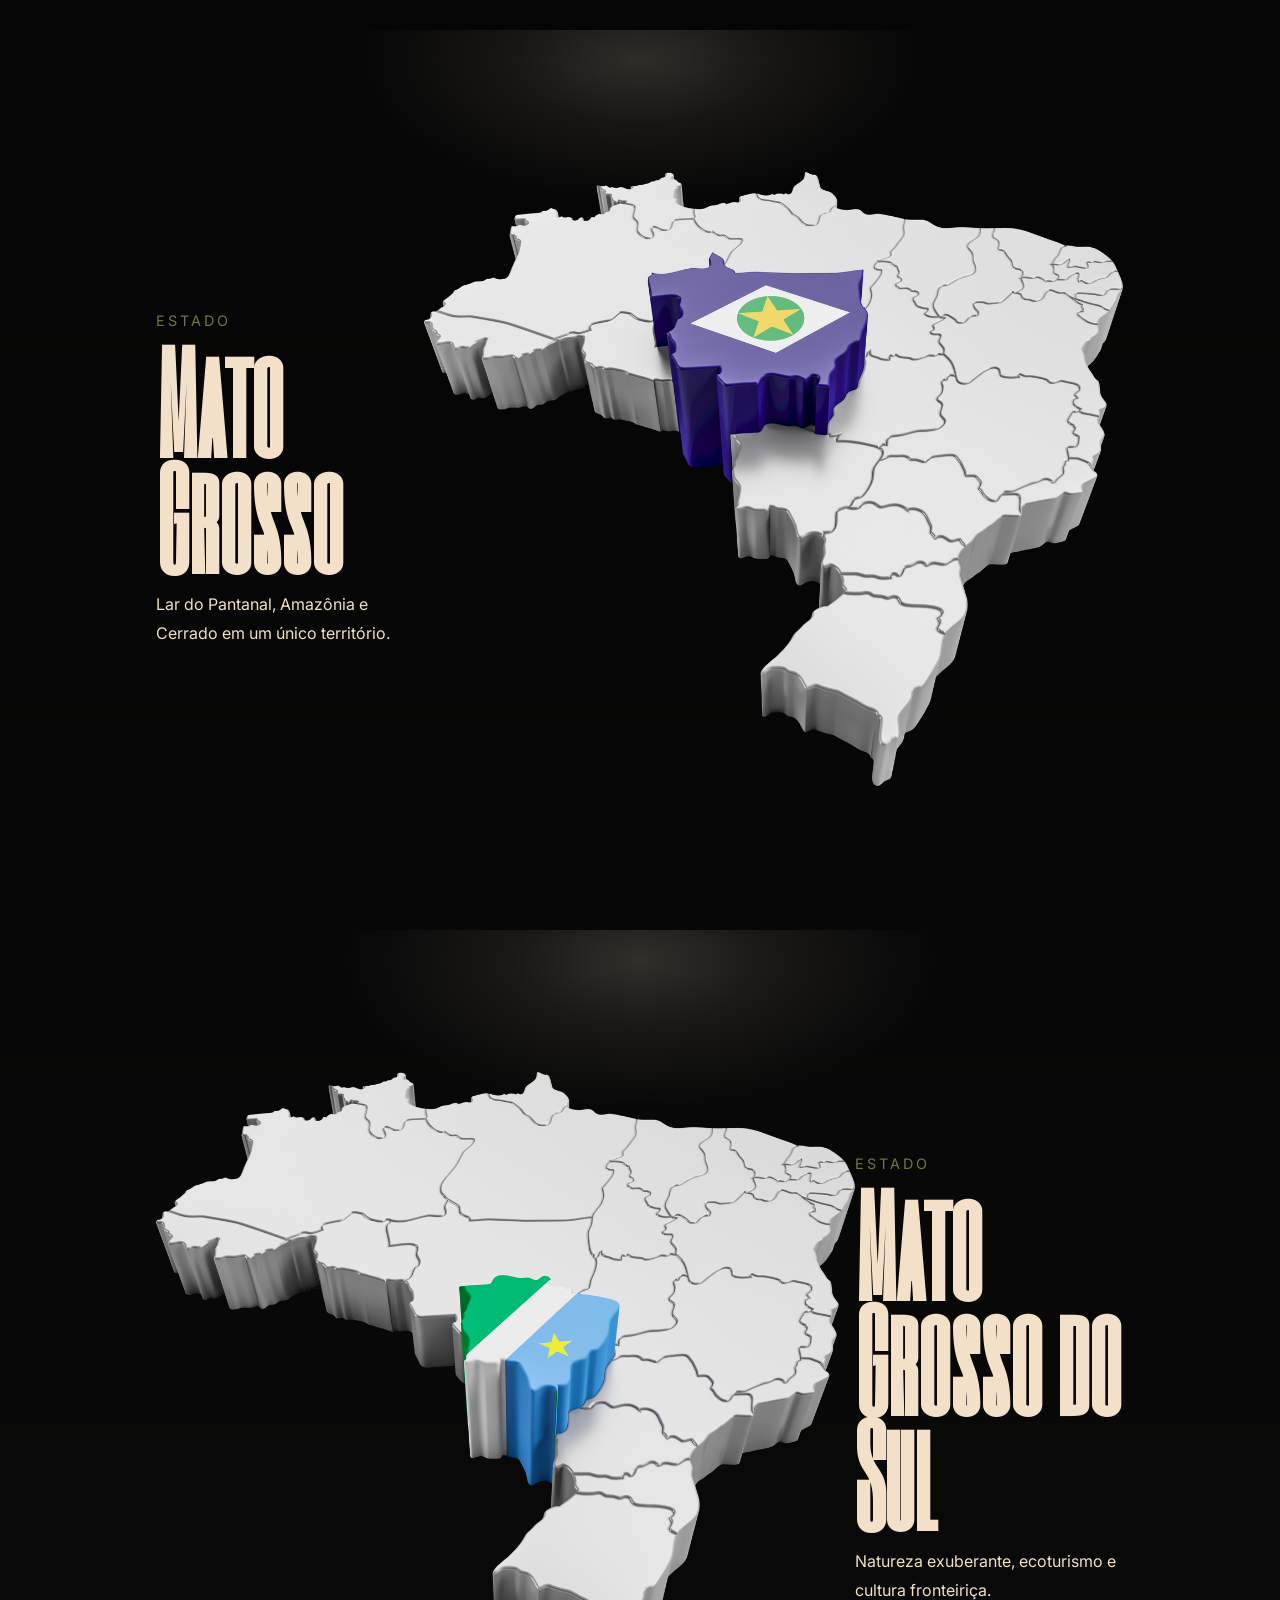
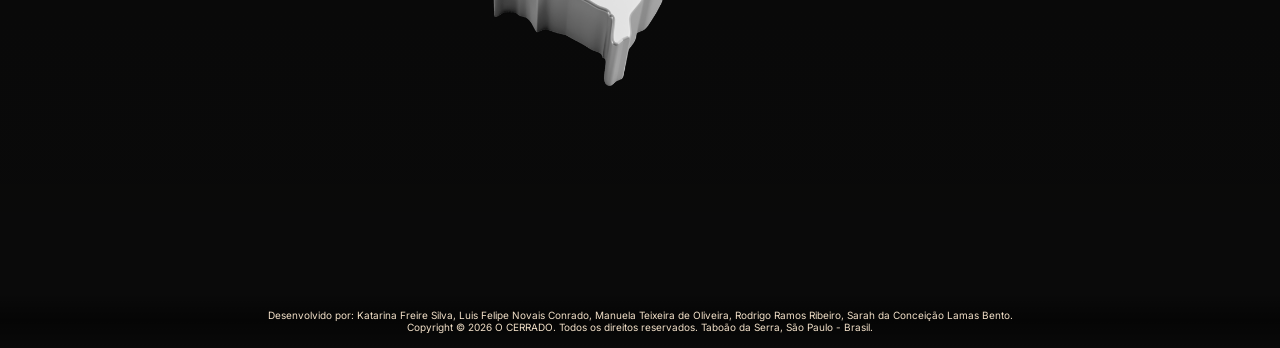
==== commit ca34629e: "Home quase pronta." ====
--- a/index.html
+++ b/index.html
@@ -3,23 +3,23 @@
 <head>
     <meta charset="UTF-8">
     <meta name="viewport" content="width=device-width, initial-scale=1.0">
-    <link rel="stylesheet" href="https://fonts.googleapis.com/css2?family=Material+Symbols+Outlined:opsz,wght,FILL,GRAD@20..48,100..700,0..1,-50..200&icon_names=keyboard_arrow_down" />
+    <link rel="stylesheet" href="https://fonts.googleapis.com/css2?family=Material+Symbols+Outlined"/>
+    <link rel="stylesheet" href="https://cdnjs.cloudflare.com/ajax/libs/animate.css/4.1.1/animate.min.css"/>
     <link rel="stylesheet" href="style.css">
     <title>O CERRADO</title>
 </head>
 <body> 
     <header>
-        <img src="./image/logo.png" alt="Logo" class="logo">
+        <img src="./image/logo-clara.png" alt="Logo" class="logo">
         <nav>            
             <div class="nav-item dropdown">
                 <button class="dropdown-toggle">
                     Home <span class="material-symbols-outlined"> keyboard_arrow_down </span>
                 </button>
                 <div class="dropdown-menu">
+                    <a href="./index.html#home-historia">História</a>
                     <a href="./index.html#home-centroOeste">Centro-Oeste</a>
-                    <a href="./index.html#home-historia">História</a>
                     <a href="./index.html#home-curiosidades">Curiosidades</a>
-                    <a href="./index.html#home-grandesNomes">Grandes Nomes</a>
                 </div>
             </div>
 
@@ -91,8 +91,444 @@
         </nav>
     </header>
 
-    <img src="./image/abertura-home.jpg" class="abertura-home">
-    
+    <div class="abertura-container">
+        <video
+            id="video-home"
+            src="./video/aberuta-home.mp4"
+            class="abertura-home"
+            autoplay
+            muted
+            playsinline>
+        </video>
+
+        <div class="abertura-overlay"></div>
+        
+        <div class="introducao">
+            <h1 class="animate_animated animate__fadeInUp">CENTRO-OESTE</h1>
+            <h2>Viva a esperiência que só o Cerrado pode te proporcionar. Conheça mais sobre o nosso grande e maravilhoso Brasil.</h2>
+        </div>
+        
+    </div>
+
+    <section id="home-historia" class="home-historia">
+
+        <div class="historia-slide ativo"
+            style="background-image: url('./image/historia-1.webp');">
+
+            <div class="historia-overlay"></div>
+
+            <div class="historia-conteudo">
+                <span class="historia-periodo"> HISTÓRIA DO </span>
+
+                <h2> CENTRO-OESTE </h2>
+
+                <p>
+                    A região <a href="https://brasilescola.uol.com.br/brasil/regiao-centro-oeste.htm">Centro-Oeste do Braisl</a>é extremamente rica em sua biodiversidade com fauna e flora encantadoras, mas você conhece a história dessa parte do Brasil? Clique nas setas para descobrir!
+                </p>
+            </div>
+        </div>
+
+        <div class="historia-slide"
+            style="background-image: url('./image/historia-2.webp');">
+
+            <div class="historia-overlay"></div>
+
+            <div class="historia-conteudo">
+                <span class="historia-periodo"> ANTES DE 1500 </span>
+
+                <h2> POVOS ORIGINÁRIOS </h2>
+
+                <p>
+                    A área que atualmente compõe o Centro-Oeste brasileiro era ocupada por diversos povos indígenas, como Bororo, Xavante, Kayapó e Guarani. Esses grupos desenvolveram formas próprias de organização social, agricultura, caça, pesca e comércio, estabelecendo uma profunda relação com os biomas da região, especialmente o Cerrado e o Pantanal.
+                </p>
+            </div>
+        </div>
+
+        <div class="historia-slide"
+            style="background-image: url('./image/historia-3.png');">
+
+            <div class="historia-overlay"></div>
+
+            <div class="historia-conteudo">
+                <span class="historia-periodo"> SÉCULO XVI </span>
+
+                <h2> PRIMEIRAS EXPLORAÇÕES </h2>
+
+                <p>
+                    Durante o século XVI, portugueses e espanhóis realizaram as primeiras incursões pelo interior da América do Sul. Utilizando rios como vias naturais de deslocamento, essas expedições tinham como objetivo mapear territórios, buscar riquezas e expandir a influência das coroas ibéricas sobre áreas ainda pouco conhecidas.
+                </p>
+            </div>
+        </div>
+
+        <div class="historia-slide"
+            style="background-image: url('./image/historia-4.jpg');">
+
+            <div class="historia-overlay"></div>
+
+            <div class="historia-conteudo">
+                <span class="historia-periodo"> SEGUNDA METADE DO SÉCULO XVI </span>
+
+                <h2> CHEGADA DOS BANDEIRANTES </h2>
+
+                <p>
+                    A partir da segunda metade do século XVI, os bandeirantes paulistas avançaram rumo ao interior do território brasileiro. Suas expedições buscavam capturar indígenas para escravização, localizar metais preciosos e ampliar as fronteiras efetivamente controladas por Portugal.
+                </p>
+            </div>
+        </div>
+
+        <div class="historia-slide"
+            style="background-image: url('./image/historia-5.jpg');">
+
+            <div class="historia-overlay"></div>
+
+            <div class="historia-conteudo">
+                <span class="historia-periodo"> INÍCIO DO SÉCULO XVII </span>
+
+                <h2> DESCOBERTA DE JAZIDAS </h2>
+
+                <p>
+                    As descobertas de ouro em diferentes áreas do Centro-Oeste despertaram o interesse da Coroa Portuguesa. A perspectiva de enriquecimento acelerou a ocupação da região, atraindo aventureiros, comerciantes e trabalhadores em busca de oportunidades ligadas à mineração.
+                </p>
+            </div>
+        </div>
+
+        <div class="historia-slide"
+            style="background-image: url('./image/historia-6.jpeg');">
+
+            <div class="historia-overlay"></div>
+
+            <div class="historia-conteudo">
+                <span class="historia-periodo"> 1719 </span>
+
+                <h2> FUNDAÇÃO DE CUIABÁ </h2>
+
+                <p>
+                    Em 1719, após a descoberta de importantes jazidas auríferas, Pascoal Moreira Cabral fundou Cuiabá. O povoado rapidamente se transformou em um dos principais centros urbanos da região, concentrando atividades econômicas, administrativas e comerciais relacionadas ao ciclo do ouro.
+                </p>
+            </div>
+        </div>
+
+        <div class="historia-slide"
+            style="background-image: url('./image/historia-7.jpg');">
+
+            <div class="historia-overlay"></div>
+
+            <div class="historia-conteudo">
+                <span class="historia-periodo"> 1725 </span>
+
+                <h2> EXPEDIÇÃO DE ANHANGUERA </h2>
+
+                <p>
+                    Em busca de novas áreas de mineração, Bartolomeu Bueno da Silva, conhecido como Anhanguera, liderou expedições rumo ao atual território goiano. Sua jornada contribuiu para a exploração da região e para o surgimento de novos núcleos de povoamento ligados à mineração.
+                </p>
+            </div>
+        </div>
+
+        <div class="historia-slide"
+            style="background-image: url('./image/historia-8.webp');">
+
+            <div class="historia-overlay"></div>
+
+            <div class="historia-conteudo">
+                <span class="historia-periodo"> 1727 </span>
+
+                <h2> VILA BOA DE GOIÁS </h2>
+
+                <p>
+                    A fundação de Vila Boa de Goiás marcou a consolidação da ocupação portuguesa na região. Tornando-se a capital da Capitania de Goiás, a cidade passou a exercer papel fundamental na administração, no comércio e no desenvolvimento econômico local durante o século XVIII.
+                </p>
+            </div>
+        </div>
+
+        <div class="historia-slide"
+            style="background-image: url('./image/historia-9.png');">
+
+            <div class="historia-overlay"></div>
+
+            <div class="historia-conteudo">
+                <span class="historia-periodo"> 1730 - 1740 </span>
+
+                <h2> APOGEU DA MINERAÇÃO </h2>
+
+                <p>
+                    Entre as décadas de 1730 e 1740, a mineração viveu seu período de maior prosperidade. O fluxo de ouro atraiu milhares de pessoas, impulsionando a formação de cidades, a abertura de rotas comerciais e a integração gradual do Centro-Oeste ao restante da colônia.
+                </p>
+            </div>
+        </div>
+
+        <div class="historia-slide"
+            style="background-image: url('./image/historia-10.webp');">
+
+            <div class="historia-overlay"></div>
+
+            <div class="historia-conteudo">
+                <span class="historia-periodo"> 1747 </span>
+
+                <h2> CRIAÇÃO DAS CAPITANIAS </h2>
+
+                <p>
+                    Para fortalecer o controle sobre as riquezas minerais e garantir a presença portuguesa no interior, a Coroa criou as Capitanias de Goiás e Mato Grosso. A medida ampliou a administração local e reforçou a ocupação de áreas estratégicas próximas às fronteiras.
+                </p>
+            </div>
+        </div>
+
+        <div class="historia-slide"
+            style="background-image: url('./image/historia-11.png');">
+
+            <div class="historia-overlay"></div>
+
+            <div class="historia-conteudo">
+                <span class="historia-periodo"> FINAL DO SÉCULO XVIII </span>
+
+                <h2> DECLÍNIO DO OURO </h2>
+
+                <p>
+                    Com o esgotamento gradual das jazidas mais produtivas, a mineração entrou em declínio no final do século XVIII. Muitas localidades perderam população e importância econômica, enquanto novas atividades passaram a ganhar espaço na sustentação da região.
+                </p>
+            </div>
+        </div>
+
+        <div class="historia-slide"
+            style="background-image: url('./image/historia-12.jpg');">
+
+            <div class="historia-overlay"></div>
+
+            <div class="historia-conteudo">
+                <span class="historia-periodo"> SÉCULO XIX </span>
+
+                <h2> EXPANSÃO DA PECUÁRIA </h2>
+
+                <p>
+                    Ao longo do século XIX, a pecuária tornou-se a principal atividade econômica do Centro-Oeste. A abundância de terras e pastagens naturais favoreceu a criação extensiva de gado, impulsionando o surgimento de fazendas e fortalecendo a ocupação do território.
+                </p>
+            </div>
+        </div>
+
+        <div class="historia-slide"
+            style="background-image: url('./image/historia-13.jpg');">
+
+            <div class="historia-overlay"></div>
+
+            <div class="historia-conteudo">
+                <span class="historia-periodo"> 1864 </span>
+
+                <h2> INÍCIO DA GUERRA PARAGUAIA </h2>
+
+                <p>
+                    O início da Guerra do Paraguai transformou Mato Grosso em uma das principais áreas de conflito. Tropas paraguaias invadiram partes do território brasileiro, provocando destruição, deslocamentos populacionais e grandes desafios para a defesa da região.
+                </p>
+            </div>
+        </div>
+
+        <div class="historia-slide"
+            style="background-image: url('./image/historia-14.jpg');">
+
+            <div class="historia-overlay"></div>
+
+            <div class="historia-conteudo">
+                <span class="historia-periodo"> 1870 </span>
+
+                <h2> FIM DA GUERRA PARAGUAIA </h2>
+
+                <p>
+                    O término da Guerra do Paraguai trouxe profundas consequências para o Centro-Oeste. Apesar da recuperação gradual, o conflito deixou impactos econômicos, sociais e demográficos que influenciaram o desenvolvimento regional durante as décadas seguintes.
+                </p>
+            </div>
+        </div>
+
+        <div class="historia-slide"
+            style="background-image: url('./image/historia-15.png');">
+
+            <div class="historia-overlay"></div>
+
+            <div class="historia-conteudo">
+                <span class="historia-periodo"> FINAL DO SÉCULO XIX </span>
+
+                <h2> POVOADOS E FRONTEIRAS </h2>
+
+                <p>
+                    No final do século XIX, o governo brasileiro incentivou a criação de novos povoados e fortaleceu a ocupação das áreas de fronteira. Essas ações buscavam garantir a soberania nacional e estimular o crescimento econômico em regiões pouco povoadas.
+                </p>
+            </div>
+        </div>
+
+        <div class="historia-slide"
+            style="background-image: url('./image/historia-16.webp');">
+
+            <div class="historia-overlay"></div>
+
+            <div class="historia-conteudo">
+                <span class="historia-periodo"> 1930 - 1937 </span>
+
+                <h2> INTEGRAÇÃO NACIONAL </h2>
+
+                <p>
+                    Durante as décadas de 1930, o governo federal passou a considerar o interior brasileiro essencial para a integração territorial do país. Novas políticas públicas buscaram melhorar a infraestrutura e promover a ocupação econômica de áreas distantes do litoral.
+                </p>
+            </div>
+        </div>
+
+        <div class="historia-slide"
+            style="background-image: url('./image/historia-17.jfif');">
+
+            <div class="historia-overlay"></div>
+
+            <div class="historia-conteudo">
+                <span class="historia-periodo"> 1938 </span>
+
+                <h2> MARCHA PARA O OESTE </h2>
+
+                <p>
+                    Em 1938, Getúlio Vargas lançou a política conhecida como Marcha para o Oeste. O programa incentivava a migração para o interior, a criação de colônias agrícolas e a expansão da presença do Estado em regiões consideradas estratégicas para o desenvolvimento nacional.
+                </p>
+            </div>
+        </div>
+
+        <div class="historia-slide"
+            style="background-image: url('./image/historia-18.jpg');">
+
+            <div class="historia-overlay"></div>
+
+            <div class="historia-conteudo">
+                <span class="historia-periodo"> 1956 </span>
+
+                <h2> CONSTRUÇÃO DE BRASÍLIA </h2>
+
+                <p>
+                    O projeto de construção de Brasília teve início em 1956 durante o governo de Juscelino Kubitschek. A nova capital foi planejada para estimular a integração do território brasileiro e promover o desenvolvimento econômico do interior do país.
+                </p>
+            </div>
+        </div>
+
+        <div class="historia-slide"
+            style="background-image: url('./image/historia-19.webp');">
+
+            <div class="historia-overlay"></div>
+
+            <div class="historia-conteudo">
+                <span class="historia-periodo"> 1960 </span>
+
+                <h2> INALGURAÇÃO DE BRASÍLIA </h2>
+
+                <p>
+                    Em 21 de abril de 1960, Brasília foi oficialmente inaugurada como a nova capital federal. A transferência do centro político nacional para o Planalto Central transformou profundamente a dinâmica econômica, populacional e urbana do Centro-Oeste.
+                </p>
+            </div>
+        </div>
+
+        <div class="historia-slide"
+            style="background-image: url('./image/historia-20.avif');">
+
+            <div class="historia-overlay"></div>
+
+            <div class="historia-conteudo">
+                <span class="historia-periodo"> 1970 </span>
+
+                <h2> EXPANSÃO DA FORNTEIRA AGRÍCOLA </h2>
+
+                <p>
+                    A partir da década de 1970, programas governamentais, avanços tecnológicos e investimentos em infraestrutura impulsionaram a expansão da agricultura moderna. Grandes áreas do Cerrado foram incorporadas à produção agrícola em larga escala.
+                </p>
+            </div>
+        </div>
+
+        <div class="historia-slide"
+            style="background-image: url('./image/historia-21.webp');">
+
+            <div class="historia-overlay"></div>
+
+            <div class="historia-conteudo">
+                <span class="historia-periodo"> SÉCULOS XX E XXI </span>
+
+                <h2> POTÊNCIA AGROPECUÁRIA </h2>
+
+                <p>
+                    Nos séculos XX e XXI, o Centro-Oeste consolidou-se como uma das regiões mais importantes da agropecuária brasileira. A produção de soja, milho, algodão e carne bovina tornou-se referência nacional e internacional, impulsionando a economia regional.
+                </p>
+            </div>
+        </div>
+
+        <!-- Adicione quantos slides quiser -->
+
+        <button class="historia-btn historia-anterior">
+            <span class="material-symbols-outlined"> arrow_forward_ios</span>
+        </button>
+
+        <button class="historia-btn historia-proximo">
+            <span class="material-symbols-outlined"> arrow_forward_ios</span>
+        </button>
+
+        <div class="historia-indicadores"></div>
+
+    </section>
+
+
+    <section id="home-centroOeste" class="home-centro-oeste">
+
+        <div class="titulo-secao">
+            <span class="subtitulo"> AS QUATRO REGIÕES DO </span>
+            <h2> Centro-Oeste Brasileiro </h2>
+
+            <p>
+                A Região Centro-Oeste é uma das cinco grandes regiões do Brasil. Localizada na parte central do território brasileiro, sem saída para o oceano, ela se estende por uma área de 1.606.354,09  km² e estabelece divisa internacional com a Bolívia e o Paraguai. Três estados fazem parte do Centro-Oeste, que são: Goiás, Mato Grosso e Mato Grosso do Sul. O Distrito Federal completa o quadro de unidades federativas componentes dessa região, sendo nele onde fica situada a capital federal, Brasília, que foi instalada na região Centro-Oeste na segunda metade do século XX.
+            </p>
+        </div>
+
+        <div class="estados-container">
+
+            <article class="estado-item">
+
+                <div class="estado-imagem">
+                    <img src="./image/Goias.png" alt="Goiás">
+                </div>
+
+                <div class="estado-texto">
+                    <span>ESTADO</span>
+                    <h3>Goiás</h3>
+
+                    <p>
+                        Tradição sertaneja, cidades históricas e riquezas naturais.
+                    </p>
+                </div>
+
+            </article>
+
+            <article class="estado-item invertido">
+
+                <div class="estado-imagem">
+                    <img src="./image/Mato-Grosso.png" alt="Mato Grosso">
+                </div>
+
+                <div class="estado-texto">
+                    <span>ESTADO</span>
+                    <h3>Mato Grosso</h3>
+
+                    <p>
+                        Lar do Pantanal, Amazônia e Cerrado em um único território.
+                    </p>
+                </div>
+
+            </article>
+
+            <article class="estado-item">
+
+                <div class="estado-imagem">
+                    <img src="./image/Mato-Grosso-do-Sul.png" alt="Mato Grosso do Sul">
+                </div>
+
+                <div class="estado-texto">
+                    <span>ESTADO</span>
+                    <h3>Mato Grosso do Sul</h3>
+
+                    <p>
+                        Natureza exuberante, ecoturismo e cultura fronteiriça.
+                    </p>
+                </div>
+
+            </article>
+
+        </div>
+    </section>
 
     <audio id="audio-player"></audio>
 
@@ -102,7 +538,7 @@
             Desenvolvido por: Katarina Freire Silva, Luis Felipe Novais Conrado, Manuela Teixeira de Oliveira, Rodrigo Ramos Ribeiro, Sarah da Conceição Lamas Bento.
         </p>
         <p>
-            Copyright © 2026 O CERRADooooO. Todos os direitos reservados. Taboão da Serra, São Paulo - Brasil.
+            Copyright © 2026 O CERRADO. Todos os direitos reservados. Taboão da Serra, São Paulo - Brasil.
         </p>
     </footer>
 </body>
--- a/style.css
+++ b/style.css
@@ -1,11 +1,16 @@
-
-@import url('https://fonts.googleapis.com/css2?family=Bricolage+Grotesque:opsz,wght@12..96,200..800&display=swap');
-.bricolage-grotesque {
-  font-family: "Bricolage Grotesque", sans-serif;
+@import url('https://fonts.googleapis.com/css2?family=Inter:ital,opsz,wght@0,14..32,100..900;1,14..32,100..900&family=Six+Caps&display=swap');
+
+.inter {
+  font-family: "Inter", sans-serif;
   font-optical-sizing: auto;
   font-style: normal;
-  font-variation-settings:
-    "wdth" 100;
+}
+
+/* FONTE DO TÍTULO DA HOME (CENTRO-OESTE)*/
+.six-caps-regular {
+  font-family: "Six Caps", sans-serif;
+  font-weight: 400;
+  font-style: normal;
 }
 
 
@@ -50,11 +55,11 @@
     padding: 0;
     border: 0;
     box-sizing: border-box;
-    font-family: "Bricolage Grotesque", sans-serif;
+    font-family: "Inter", sans-serif;
 }
 
 .logo{
-    width: 15%;
+    width: 13%;
 }
 
 .material-symbols-outlined {
@@ -66,10 +71,12 @@
     font-size: 20px;
     transition: transform 0.25s ease;
     vertical-align: middle;
+    color: var(--cor-areia);
 }
 
 html, body {
     min-height: 100%;
+    overflow-x: hidden;
 }
 
 body {
@@ -80,27 +87,47 @@
     color: var(--cor-texto-escuro);
 }
 
+.pagina-interna {
+    padding-top: 8%;
+}
+
 /* Header e Footer */
 
 header {
     display: flex;
     flex-direction: row;
-    padding: 20px;
-    background-color: var(--cor-verde-oliva);
+    padding: 15px;
+    border-radius: 10px;
+    margin-block: 20px;
+    align-self: center;
+    width: 95%;
+    backdrop-filter: blur(20px);
+    -webkit-backdrop-filter: blur(20px);
     justify-content: space-between;
-    position: relative;
+    text-shadow: 0 4px 20px rgba(0,0,0,.6);
+    position: fixed;
+    top: 0;
+    left: 50%;
+    transform: translate(-50%);
+    z-index: 1000;
 }
 
 footer {
     display: flex;
     flex-direction: column;
     align-items: center;
-    background-color: var(--cor-siena);
-    color: var(--cor-areia);
-    padding: 10px;
+    background-color: var(--cor-texto-escuro);
+    background:
+        linear-gradient(
+            to bottom,
+            rgba(0, 0, 0, 0.96),
+            rgba(0, 0, 0,0.98),
+            rgba(0, 0, 0,0.96)
+        );
+    color: var(--cor-areia);
+    padding: 15px;
     width: 100%;
-    font-size: 12px;
-    margin-top: auto;
+    font-size: 10px;
 }
 
 /* Estilização de tags padrão */
@@ -166,6 +193,13 @@
     top: 100%;
     left: 0;
     background-color: var(--cor-fundo-neutro);
+        background:
+        linear-gradient(
+            to bottom,
+            rgba(215, 235, 155, 0.05),
+            rgba(215, 235, 155,0.005),
+            rgba(215, 235, 155,0.30)
+        );
     min-width: 200px;
     box-shadow: 0 4px 8px rgba(0, 0, 0, 0.15);
     border-radius: 4px;
@@ -185,15 +219,22 @@
 }
 
 .dropdown-menu a {
-    color: var(--cor-texto-escuro);
+    color: var(--cor-areia);
     padding: 10px 15px;
     margin-inline-end: 0;
-    font-size: 14px;
+    font-size: 13px;
     transition: background-color 0.2s ease;
 }
 
 .dropdown-menu a:hover {
     background-color: var(--cor-verde-menta);
+        background:
+        linear-gradient(
+            to bottom,
+            rgba(197, 216, 154, 0.70),
+            rgba(197, 216, 154,0.90),
+            rgba(197, 216, 154,0.70)
+        );
     color: var(--cor-verde-musgo);
 }
 
@@ -202,6 +243,402 @@
     right: 0;
 }
 
+/* ------------------------------- CSS DA HOME --------------------------------*/
+
+
+.abertura-container {
+    position: relative;
+    width: 100%;
+    align-items: center;
+    overflow: hidden;
+}
+
+.abertura-home {
+    width: 100%;
+    display: block;
+    transform: scale(1);
+    transition: transform .1s linear;
+    animation: zoomSuave 15s ease-in-out infinite alternate;
+}
+
+
+.abertura-overlay {
+    position: absolute;
+    inset: 0;
+    z-index: 1;
+    pointer-events: none;
+
+    background:
+        linear-gradient(
+            to bottom,
+            rgba(0,0,0,0.95),
+            rgba(0,0,0,0.75),
+            rgba(0,0,0,0.90)
+        );
+}
+
+.introducao {
+    position: absolute;
+
+    top: 50%;
+    left: 50%;
+
+    transform: translate(-50%, -50%);
+
+    z-index: 2;
+
+    display: flex;
+    flex-direction: column;
+    align-items: center;
+
+    width: 100%;
+    text-align: center;
+}
+
+.introducao h1 {
+    font-family: "Six Caps", sans-serif;
+    font-size: 33rem;
+    line-height: 0.9;
+    color: rgba(242, 224, 200, 0.03);
+    -webkit-text-stroke: 1px rgba(255, 255, 255, 0.15);
+    text-shadow: 0 4px 20px rgba(255,255,255,0.01);
+}
+
+.introducao h2 {
+    font-size: 1rem;
+    color: var(--cor-areia);
+    text-shadow: 0 4px 20px rgba(0,0,0,0.6);
+    margin-block: 15px;
+}
+
+.introducao h2::after, .introducao h2::before {
+    content: "";
+
+    display: block;
+
+    width: 100%;
+    height: 2px;
+
+    margin-block: 15px;
+
+    background: linear-gradient(
+        to right,
+        transparent,
+        var(--cor-areia),
+        transparent
+    );
+}
+
+/* ----------------------- CSS DA HOME - HISTÓRIA -------------------------*/
+
+.home-historia{
+    position: relative;
+    width: 100%;
+    height: 100vh;
+    overflow: hidden;
+}
+
+.historia-slide{
+    position: absolute;
+    inset: 0;
+
+    background-size: cover;
+    background-position: center;
+
+    opacity: 0;
+    visibility: hidden;
+
+    transition: .8s ease;
+}
+
+.historia-slide.ativo{
+    opacity: 1;
+    visibility: visible;
+}
+
+.historia-overlay{
+    position: absolute;
+    inset: 0;
+
+    background:
+        linear-gradient(
+            to bottom,
+            rgba(0,0,0,.65),
+            rgba(0,0,0,.55),
+            rgba(0,0,0,.85)
+        );
+}
+
+.historia-conteudo{
+    position: absolute;
+
+    left: 8%;
+    bottom: 10%;
+
+    max-width: 700px;
+
+    z-index: 2;
+
+    color: white;
+}
+
+.historia-periodo{
+    color: var(--cor-verde-menta);
+    letter-spacing: 4px;
+    font-size: 1.1rem;
+}
+
+.historia-conteudo h2{
+    font-family: "Six Caps", sans-serif;
+    font-size: 10rem;
+    color: var(--cor-areia);
+    line-height: 0.9;
+    text-shadow: 0 4px 20px rgba(0,0,0,.6);
+    margin: 40px 0;
+}
+
+.historia-conteudo p{
+    font-size: 1rem;
+    line-height: 1.8;
+    max-width: 600px;
+}
+
+/* Botões */
+
+.historia-btn{
+    display: flex;
+    position: absolute;
+    top: 50%;
+
+    transform: translateY(-50%);
+
+    z-index: 10;
+
+    border-radius: 50%;
+    padding: 20px;
+
+    cursor: pointer;
+
+    color: white;
+    font-size: 2rem;
+
+    background: rgba(0,0,0,.3);
+
+    backdrop-filter: blur(5px);
+
+    border: 1px solid rgba(255,255,255,.15);
+
+    transition: .3s;
+}
+
+.historia-btn:hover{
+    background: rgba(0,0,0,.6);
+}
+
+.historia-anterior{
+    left: 30px;
+    transform: rotate(180deg);
+
+}
+
+.historia-proximo{
+    right: 30px;
+}
+
+/* Indicadores */
+
+.historia-indicadores{
+    position: absolute;
+
+    bottom: 40px;
+    left: 50%;
+
+    transform: translateX(-50%);
+
+    display: flex;
+    gap: 10px;
+
+    z-index: 10;
+}
+
+.historia-ponto{
+    width: 12px;
+    height: 12px;
+
+    border-radius: 50%;
+
+    background: rgba(255,255,255,.3);
+
+    cursor: pointer;
+}
+
+.historia-ponto.ativo{
+    background: white;
+}
+
+
+/* ----------------------- CSS DA HOME - CENTRO-OESTE -------------------------*/
+
+.home-centro-oeste{
+    display: flex;
+    flex-direction: column;
+    padding: 5%;
+    width: 100%;
+    background-color: var(--cor-texto-escuro);
+    background:
+        linear-gradient(
+            to bottom,
+            rgba(0, 0, 0, 0.96),
+            rgba(0, 0, 0,0.98),
+            rgba(0, 0, 0,0.96)
+        );
+    color: var(--cor-areia);
+}
+
+.titulo-secao{
+    text-align: center;
+    max-width: 80%;
+    padding: 5%;
+    border-top-left-radius: 50%;
+    border-top-right-radius: 50%;
+    backdrop-filter: blur(12px);
+    -webkit-backdrop-filter: blur(12px);
+}
+
+.subtitulo{
+    color: var(--cor-verde-oliva);
+    letter-spacing: 4px;
+    font-size: 1rem;
+}
+
+.titulo-secao h2 {
+    font-family: "Six Caps", sans-serif;
+    font-size: 10rem;
+    color: var(--cor-areia);
+    line-height: 0.9;
+    margin-block: 40px;
+    text-shadow: 0 4px 20px rgba(0,0,0,.6);
+}
+
+.titulo-secao p{
+    line-height: 1.8;
+    color: var(--cor-areia);
+}
+
+.titulo-secao p::after, .titulo-secao p::before {
+    content: "";
+
+    display: block;
+
+    width: 100%;
+    height: 2px;
+
+    margin-block: 30px;
+
+    background: linear-gradient(
+        to right,
+        transparent,
+        var(--cor-areia),
+        transparent
+    );
+}
+
+.estados-container{
+    display: flex;
+    flex-direction: column;
+    margin-top: 100px;
+}
+
+.estado-item{
+    position: relative;
+
+    display: flex;
+    align-items: center;
+    justify-content: space-between;
+
+    min-height: 100vh;
+    padding: 0 8%;
+
+    overflow: hidden;
+
+}
+
+.estado-item::before{
+    content: "";
+
+    position: absolute;
+    inset: 0;
+
+    z-index: 1;
+}
+
+.estado-item::after{
+    content: "";
+
+    position: absolute;
+
+    top: -120px;
+    left: 50%;
+
+    transform: translateX(-50%);
+
+    width: 600px;
+    height: 300px;
+
+    background:
+        radial-gradient(
+            ellipse,
+            rgba(242,224,200,.18) 0%,
+            rgba(242,224,200,.08) 30%,
+            transparent 70%
+        );
+
+    z-index: 1;
+}
+
+.estado-item.invertido{
+    flex-direction: row-reverse;
+}
+
+
+.estado-imagem img{
+    width: 100%;
+    display: block;
+    border-radius: 20px;
+
+    transition: .6s;
+}
+
+.estado-item:hover img{
+    transform: scale(1.05);
+}
+
+.estado-texto{
+    flex: 1;
+
+    display: flex;
+    flex-direction: column;
+    gap: 15px;
+}
+
+.estado-texto span{
+    color: var(--cor-verde-oliva);
+    letter-spacing: 3px;
+    font-size: .9rem;
+}
+
+.estado-texto h3{
+    font-family: "Six Caps", sans-serif;
+    font-size: 8rem;
+    line-height: .9;
+    color: var(--cor-areia);
+}
+
+.estado-texto p{
+    color: var(--cor-areia);
+    line-height: 1.8;
+    font-size: 1rem;
+}
 
 /* ------------------------------ CSS DO TURISMO ------------------------------*/
 
@@ -305,20 +742,14 @@
 
 .radio-layout {
     display: flex;
-    flex-direction: row;
     align-items: flex-start;
     justify-content: center;
     gap: 40px;
     margin-block: 30px;
-    flex-wrap: wrap;
-}
-
+    flex-wrap: nowrap;
+}
 .radio-player {
-    display: flex;
-    flex-direction: column;
-    align-items: center;
-    gap: 20px;
-    flex: 1 1 350px;
+    flex: 0 0 550px;
 }
 
 .disco-wrapper {
@@ -365,78 +796,173 @@
     to   { transform: rotate(360deg); }
 }
 
+.musica-info{
+    display: flex;
+    flex-direction: row;
+    align-items: center;
+}
+
 .musica-info h3 {
-    font-size: 22px;
-    margin-bottom: 5px;
-    color: var(--cor-texto-escuro);
+    font-size: 14px;
+    color: var(--cor-areia);
+    white-space: nowrap;
+    overflow: hidden;
+    text-overflow: ellipsis;
+    margin-inline-end: 5px;
+    margin-inline-start: 10px;
 }
 
 .musica-info p {
-    font-size: 14px;
-    color: var(--cor-texto-medio);
+    font-size: 12px;
+    color: var(--cor-verde-menta);
+    margin-inline-end: 5px;
 }
 
 .player-controls {
     display: flex;
+    flex-direction: row;
     gap: 15px;
     align-items: center;
+    background-color: var(--cor-verde-oliva);
 }
 
 .player-controls button {
-    background-color: var(--cor-verde-oliva);
-    color: var(--cor-areia);
-    border-radius: 50%;
-    width: 50px;
-    height: 50px;
+    color: var(--cor-areia);
     font-size: 18px;
     cursor: pointer;
     transition: background-color 0.2s ease;
-}
-
-.player-controls button:hover {
-    background-color: var(--cor-verde-musgo);
-}
-
-#btn-play {
-    width: 60px;
-    height: 60px;
-    font-size: 22px;
-    background-color: var(--cor-laranja);
-}
-
-#btn-play:hover {
-    background-color: var(--cor-terracota);
-}
+    background-color: var(--cor-verde-oliva);
+}
+
+/* ===== Barra de progresso e volume — versão moderna ===== */
 
 .progress-container {
     display: flex;
+    width: 80%;
     align-items: center;
     gap: 10px;
-    width: 100%;
-    max-width: 400px;
+    flex-direction: row;
+}
+
+.volume-container {
+    display: flex;
+    flex-direction: row;
+    align-items: center;
+    justify-content: center;
+    gap: 12px;
+    background-color: var(--cor-verde-oliva);
+    border-radius: 8px;
+    padding: 12px 15px;
+    margin-block: 12px;
+    box-shadow: 0 2px 6px rgba(0, 0, 0, 0.15);
+
+}
+
+
+.progress-container span {
+    font-size: 11px;
+    min-width: 32px;
+    color: var(--cor-areia);
+    font-variant-numeric: tabular-nums;
+}
+
+/* Reset base do range */
+.progress-container input[type="range"],
+.volume-container input[type="range"] {
+    -webkit-appearance: none;
+    appearance: none;
+    cursor: pointer;
+    height: 4px;
+    border-radius: 999px;
+    background: rgba(242, 224, 200, 0.25); /* areia translúcida como trilha "vazia" */
+    outline: none;
+    transition: height 0.15s ease;
 }
 
 .progress-container input[type="range"] {
     flex: 1;
+}
+
+.volume-container input[type="range"] {
+    width: 100%;
+
+}
+
+/* Trilha um pouco mais grossa no hover/foco, sensação "viva" */
+.progress-container input[type="range"]:hover,
+.volume-container input[type="range"]:hover,
+.progress-container input[type="range"]:focus-visible,
+.volume-container input[type="range"]:focus-visible {
+    height: 6px;
+}
+
+/* ---- Thumb (bolinha) — Webkit (Chrome, Edge, Safari) ---- */
+.progress-container input[type="range"]::-webkit-slider-thumb,
+.volume-container input[type="range"]::-webkit-slider-thumb {
+    -webkit-appearance: none;
+    appearance: none;
+    width: 12px;
+    height: 12px;
+    border-radius: 50%;
+    background: var(--cor-areia);
+    box-shadow: 0 0 0 0 rgba(242, 224, 200, 0.3);
     cursor: pointer;
-    accent-color: var(--cor-laranja);
-}
-
-.progress-container span {
-    font-size: 12px;
-    min-width: 35px;
-    color: var(--cor-texto-medio);
-}
-
-.volume-container {
-    display: flex;
-    align-items: center;
-    gap: 10px;
-}
-
+    transition: transform 0.15s ease, box-shadow 0.15s ease;
+    margin-top: 0; /* alinhamento vertical automático no Chrome moderno */
+}
+
+.progress-container input[type="range"]:hover::-webkit-slider-thumb,
+.volume-container input[type="range"]:hover::-webkit-slider-thumb {
+    transform: scale(1.3);
+    box-shadow: 0 0 0 6px rgba(242, 224, 200, 0.15);
+}
+
+.progress-container input[type="range"]:active::-webkit-slider-thumb,
+.volume-container input[type="range"]:active::-webkit-slider-thumb {
+    transform: scale(1.5);
+    box-shadow: 0 0 0 8px rgba(242, 224, 200, 0.2);
+}
+
+/* ---- Thumb — Firefox ---- */
+.progress-container input[type="range"]::-moz-range-thumb,
+.volume-container input[type="range"]::-moz-range-thumb {
+    width: 12px;
+    height: 12px;
+    border-radius: 50%;
+    background: var(--cor-areia);
+    border: none;
+    cursor: pointer;
+    transition: transform 0.15s ease;
+}
+
+.progress-container input[type="range"]:hover::-moz-range-thumb,
+.volume-container input[type="range"]:hover::-moz-range-thumb {
+    transform: scale(1.3);
+}
+
+.progress-container input[type="range"]::-moz-range-track,
+.volume-container input[type="range"]::-moz-range-track {
+    height: 4px;
+    border-radius: 999px;
+    background: rgba(242, 224, 200, 0.25);
+}
+
+/* ---- Trilha preenchida (progresso real) via accent-color como fallback ---- */
+.progress-container input[type="range"],
 .volume-container input[type="range"] {
-    cursor: pointer;
-    accent-color: var(--cor-verde-claro);
+    accent-color: var(--cor-areia);
+}
+
+/* Ícone de volume ganha leve destaque */
+.volume-container .material-symbols-outlined {
+    color: var(--cor-areia);
+    font-size: 18px;
+    opacity: 0.85;
+    transition: opacity 0.15s ease;
+}
+
+.volume-container:hover .material-symbols-outlined {
+    opacity: 1;
 }
 
 .radio-filtros {
@@ -448,9 +974,15 @@
     display: flex;
     flex-wrap: wrap;
     gap: 10px;
-    align-items: center;
+    color: var(--cor-areia);
+    align-items: center;
+    margin-bottom: 20px;
     justify-content: center;
-    margin-bottom: 20px;
+    background-color: var(--cor-verde-oliva);
+    border-radius: 8px;
+    padding: 12px 15px;
+    box-shadow: 0 2px 6px rgba(0, 0, 0, 0.15);
+
 }
 
 .filtro-grupo select {
@@ -477,7 +1009,7 @@
 }
 
 .lista-musicas-wrapper {
-    max-height: 480px;
+    max-height: 240px;
     overflow-y: auto;
     border: 1px solid var(--cor-divisor);
     border-radius: 8px;
@@ -532,7 +1064,9 @@
 
 .tocando-agora-fixo {
     display: flex;
-    align-items: center;
+    flex-direction: column;
+    align-items: center;
+    justify-content: center;
     gap: 12px;
     background-color: var(--cor-verde-oliva);
     border-radius: 8px;
@@ -576,6 +1110,15 @@
 
 #noticias {
     padding-block: 20px;
+}
+
+.filtro-topicos {
+    margin-top: -10px;
+    margin-bottom: 30px;
+}
+
+.filtro-topicos .filtro-estado {
+    border-style: dashed;
 }
 
 .filtro-noticias {
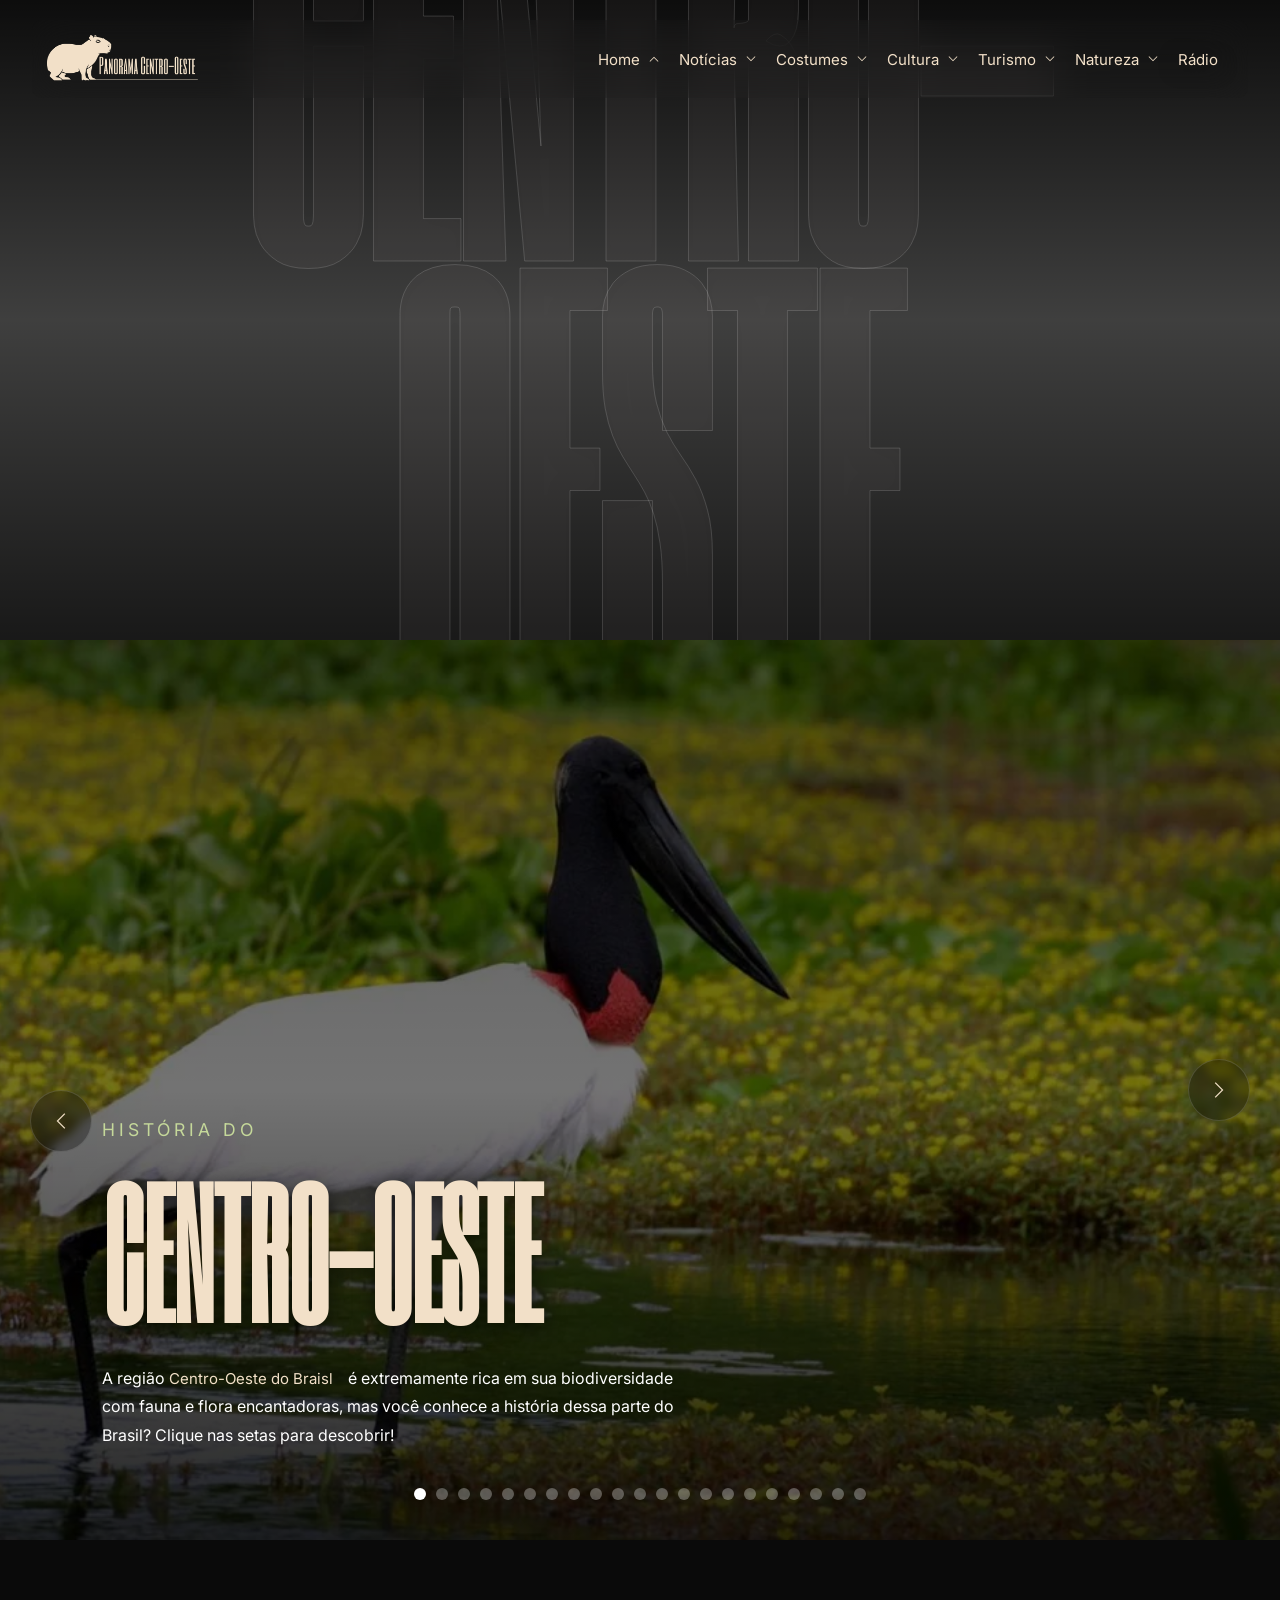
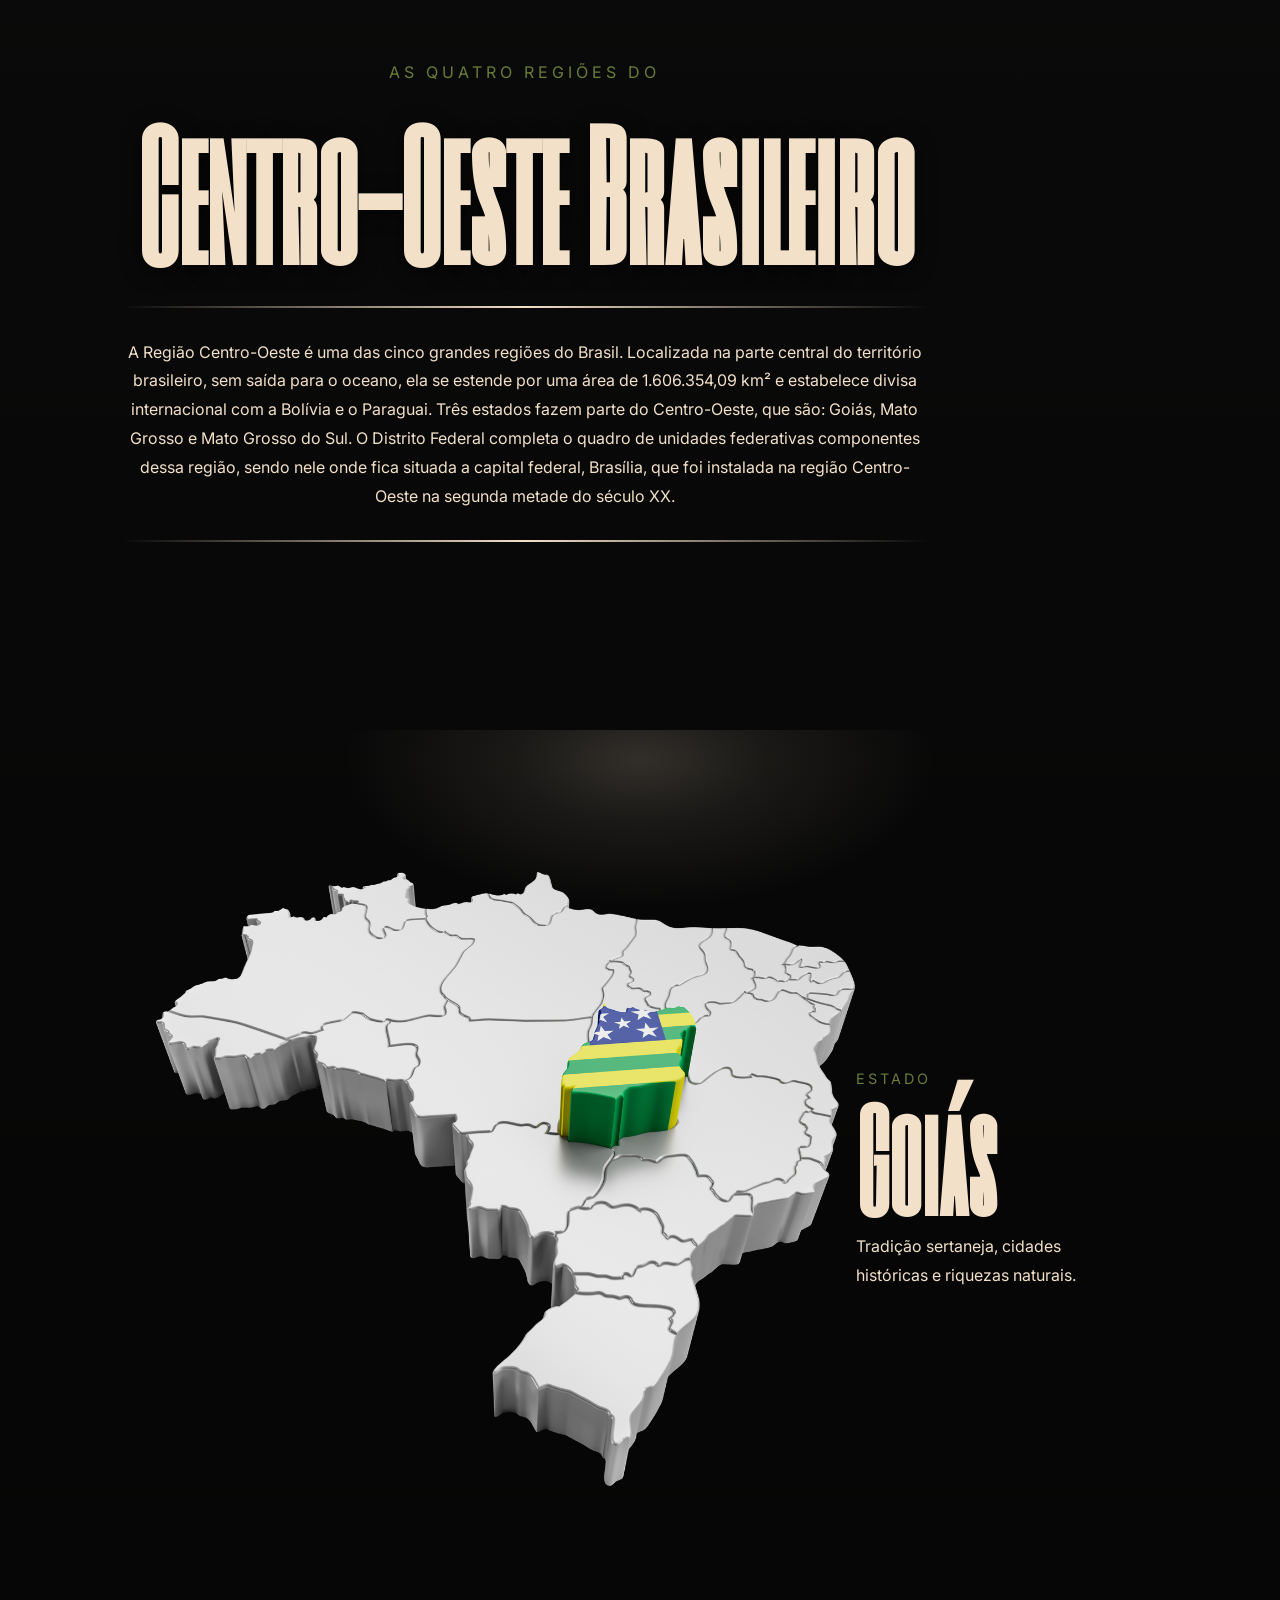
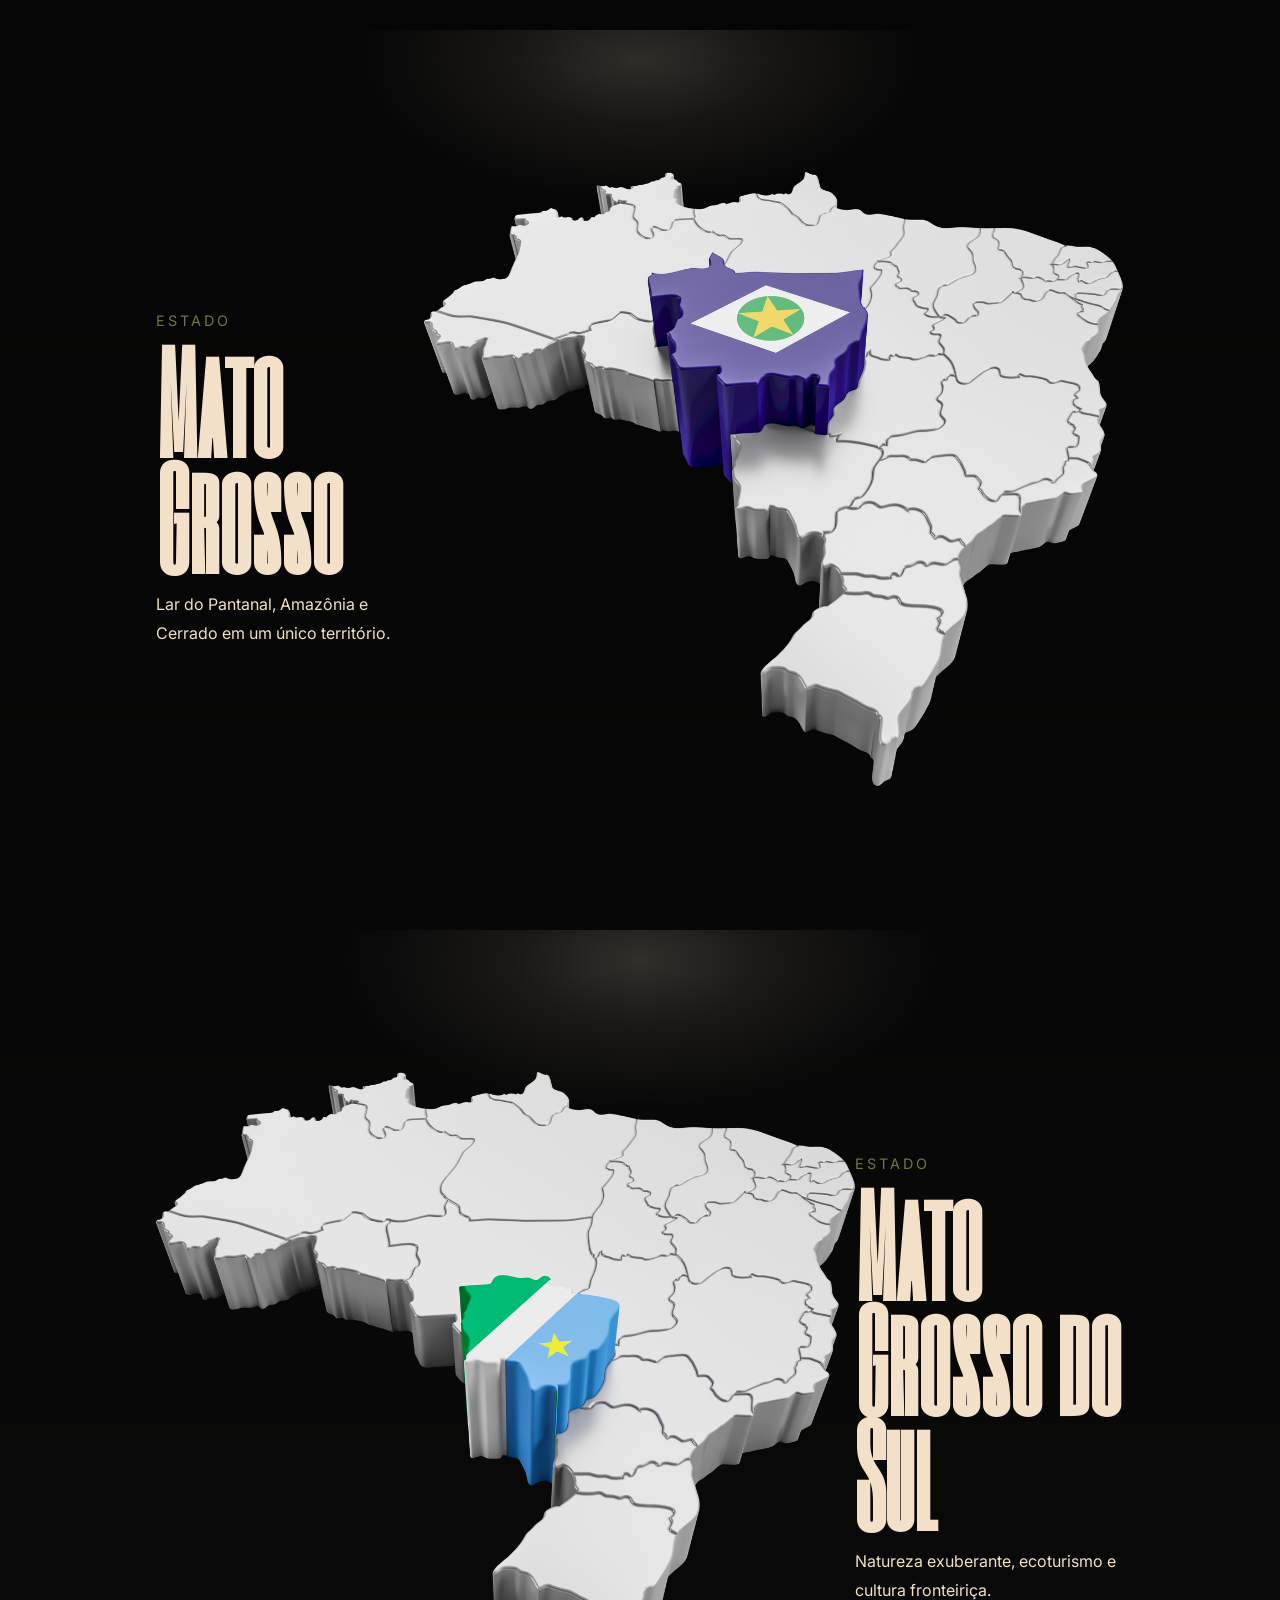
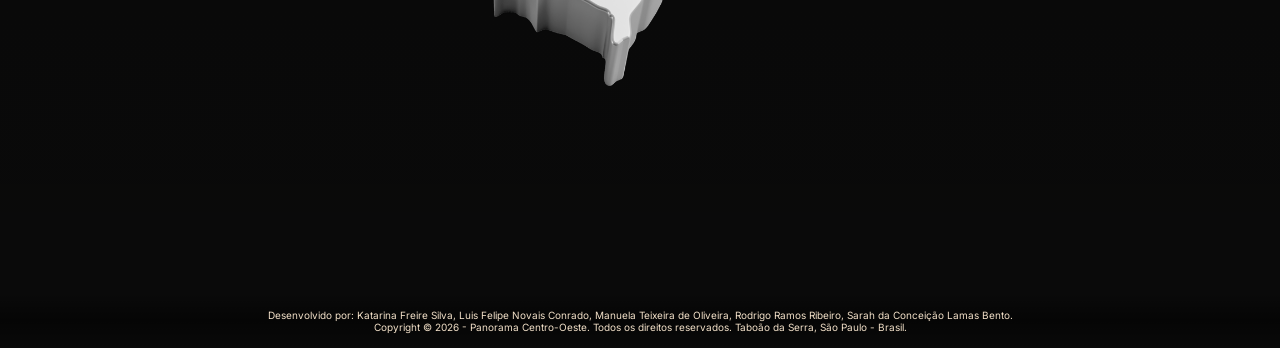
==== commit 29cbcb83: "Organizei as pastas certinho." ====
--- a/index.html
+++ b/index.html
@@ -6,7 +6,8 @@
     <link rel="stylesheet" href="https://fonts.googleapis.com/css2?family=Material+Symbols+Outlined"/>
     <link rel="stylesheet" href="https://cdnjs.cloudflare.com/ajax/libs/animate.css/4.1.1/animate.min.css"/>
     <link rel="stylesheet" href="style.css">
-    <title>O CERRADO</title>
+    <link rel="stylesheet" href="./css/home.css">
+    <title>Panorama Centro-Oeste</title>
 </head>
 <body> 
     <header>
@@ -19,7 +20,6 @@
                 <div class="dropdown-menu">
                     <a href="./index.html#home-historia">História</a>
                     <a href="./index.html#home-centroOeste">Centro-Oeste</a>
-                    <a href="./index.html#home-curiosidades">Curiosidades</a>
                 </div>
             </div>
 
@@ -43,8 +43,6 @@
                     <a href="./html/costumes.html#costumes-girias">Gírias Tradicionais</a>
                     <a href="./html/costumes.html#costumes-lingua">Influências Linguísticas</a>
                     <a href="./html/costumes.html#costumes-festas">Festas Tradicionais</a>
-                    <a href="./html/costumes.html#costumes-religiao">Religião</a>
-                    <a href="./html/costumes.html#costumes-esporte">Esporte</a>
                 </div>
             </div>
 
@@ -53,10 +51,8 @@
                     Cultura <span class="material-symbols-outlined"> keyboard_arrow_down </span>
                 </button>
                 <div class="dropdown-menu">
-                    <a href="./html/cultura.html#cultura-musica">Música</a>
                     <a href="./html/cultura.html#cultura-danca">Danças Típicas</a>
                     <a href="./html/cultura.html#cultura-gastronomia">Gastronomia</a>
-                    <a href="./html/cultura.html#cultura-artesanato">Artesanato</a>
                     <a href="./html/cultura.html#cultura-literatura">Literatura</a>
                     <a href="./html/cultura.html#cultura-folclore">Folclore e Lendas</a>
                 </div>
@@ -69,7 +65,6 @@
                 <div class="dropdown-menu">
                     <a href="./html/turismo.html#turismo-roteiros">Roteiros</a>
                     <a href="./html/turismo.html#turismo-hospedagem">Hospedagem</a>
-                    <a href="./html/turismo.html#turismo-eventos">Eventos</a>
                 </div>
             </div>
 
@@ -80,8 +75,6 @@
                 <div class="dropdown-menu align-right">
                     <a href="./html/natureza.html#natureza-fauna">Fauna</a>
                     <a href="./html/natureza.html#natureza-flora">Flora</a>
-                    <a href="./html/natureza.html#natureza-parques">Parques e Reservas</a>
-                    <a href="./html/natureza.html#natureza-preservacao">Preservação</a>
                 </div>
             </div>
 
@@ -104,7 +97,7 @@
         <div class="abertura-overlay"></div>
         
         <div class="introducao">
-            <h1 class="animate_animated animate__fadeInUp">CENTRO-OESTE</h1>
+            <h1 class="animate__animated animate__fadeInUp">CENTRO-OESTE</h1>
             <h2>Viva a esperiência que só o Cerrado pode te proporcionar. Conheça mais sobre o nosso grande e maravilhoso Brasil.</h2>
         </div>
         
@@ -538,10 +531,11 @@
             Desenvolvido por: Katarina Freire Silva, Luis Felipe Novais Conrado, Manuela Teixeira de Oliveira, Rodrigo Ramos Ribeiro, Sarah da Conceição Lamas Bento.
         </p>
         <p>
-            Copyright © 2026 O CERRADO. Todos os direitos reservados. Taboão da Serra, São Paulo - Brasil.
+            Copyright © 2026 - Panorama Centro-Oeste. Todos os direitos reservados. Taboão da Serra, São Paulo - Brasil.
         </p>
     </footer>
 </body>
 </html>
+<script src="./js/home.js"></script>
 <script src="script.js"></script>
 
--- a/style.css
+++ b/style.css
@@ -87,10 +87,9 @@
     color: var(--cor-texto-escuro);
 }
 
-.pagina-interna {
-    padding-top: 8%;
-}
-
+main.pagina-interna {
+    padding: 8rem 0;
+}
 /* Header e Footer */
 
 header {
@@ -243,992 +242,3 @@
     right: 0;
 }
 
-/* ------------------------------- CSS DA HOME --------------------------------*/
-
-
-.abertura-container {
-    position: relative;
-    width: 100%;
-    align-items: center;
-    overflow: hidden;
-}
-
-.abertura-home {
-    width: 100%;
-    display: block;
-    transform: scale(1);
-    transition: transform .1s linear;
-    animation: zoomSuave 15s ease-in-out infinite alternate;
-}
-
-
-.abertura-overlay {
-    position: absolute;
-    inset: 0;
-    z-index: 1;
-    pointer-events: none;
-
-    background:
-        linear-gradient(
-            to bottom,
-            rgba(0,0,0,0.95),
-            rgba(0,0,0,0.75),
-            rgba(0,0,0,0.90)
-        );
-}
-
-.introducao {
-    position: absolute;
-
-    top: 50%;
-    left: 50%;
-
-    transform: translate(-50%, -50%);
-
-    z-index: 2;
-
-    display: flex;
-    flex-direction: column;
-    align-items: center;
-
-    width: 100%;
-    text-align: center;
-}
-
-.introducao h1 {
-    font-family: "Six Caps", sans-serif;
-    font-size: 33rem;
-    line-height: 0.9;
-    color: rgba(242, 224, 200, 0.03);
-    -webkit-text-stroke: 1px rgba(255, 255, 255, 0.15);
-    text-shadow: 0 4px 20px rgba(255,255,255,0.01);
-}
-
-.introducao h2 {
-    font-size: 1rem;
-    color: var(--cor-areia);
-    text-shadow: 0 4px 20px rgba(0,0,0,0.6);
-    margin-block: 15px;
-}
-
-.introducao h2::after, .introducao h2::before {
-    content: "";
-
-    display: block;
-
-    width: 100%;
-    height: 2px;
-
-    margin-block: 15px;
-
-    background: linear-gradient(
-        to right,
-        transparent,
-        var(--cor-areia),
-        transparent
-    );
-}
-
-/* ----------------------- CSS DA HOME - HISTÓRIA -------------------------*/
-
-.home-historia{
-    position: relative;
-    width: 100%;
-    height: 100vh;
-    overflow: hidden;
-}
-
-.historia-slide{
-    position: absolute;
-    inset: 0;
-
-    background-size: cover;
-    background-position: center;
-
-    opacity: 0;
-    visibility: hidden;
-
-    transition: .8s ease;
-}
-
-.historia-slide.ativo{
-    opacity: 1;
-    visibility: visible;
-}
-
-.historia-overlay{
-    position: absolute;
-    inset: 0;
-
-    background:
-        linear-gradient(
-            to bottom,
-            rgba(0,0,0,.65),
-            rgba(0,0,0,.55),
-            rgba(0,0,0,.85)
-        );
-}
-
-.historia-conteudo{
-    position: absolute;
-
-    left: 8%;
-    bottom: 10%;
-
-    max-width: 700px;
-
-    z-index: 2;
-
-    color: white;
-}
-
-.historia-periodo{
-    color: var(--cor-verde-menta);
-    letter-spacing: 4px;
-    font-size: 1.1rem;
-}
-
-.historia-conteudo h2{
-    font-family: "Six Caps", sans-serif;
-    font-size: 10rem;
-    color: var(--cor-areia);
-    line-height: 0.9;
-    text-shadow: 0 4px 20px rgba(0,0,0,.6);
-    margin: 40px 0;
-}
-
-.historia-conteudo p{
-    font-size: 1rem;
-    line-height: 1.8;
-    max-width: 600px;
-}
-
-/* Botões */
-
-.historia-btn{
-    display: flex;
-    position: absolute;
-    top: 50%;
-
-    transform: translateY(-50%);
-
-    z-index: 10;
-
-    border-radius: 50%;
-    padding: 20px;
-
-    cursor: pointer;
-
-    color: white;
-    font-size: 2rem;
-
-    background: rgba(0,0,0,.3);
-
-    backdrop-filter: blur(5px);
-
-    border: 1px solid rgba(255,255,255,.15);
-
-    transition: .3s;
-}
-
-.historia-btn:hover{
-    background: rgba(0,0,0,.6);
-}
-
-.historia-anterior{
-    left: 30px;
-    transform: rotate(180deg);
-
-}
-
-.historia-proximo{
-    right: 30px;
-}
-
-/* Indicadores */
-
-.historia-indicadores{
-    position: absolute;
-
-    bottom: 40px;
-    left: 50%;
-
-    transform: translateX(-50%);
-
-    display: flex;
-    gap: 10px;
-
-    z-index: 10;
-}
-
-.historia-ponto{
-    width: 12px;
-    height: 12px;
-
-    border-radius: 50%;
-
-    background: rgba(255,255,255,.3);
-
-    cursor: pointer;
-}
-
-.historia-ponto.ativo{
-    background: white;
-}
-
-
-/* ----------------------- CSS DA HOME - CENTRO-OESTE -------------------------*/
-
-.home-centro-oeste{
-    display: flex;
-    flex-direction: column;
-    padding: 5%;
-    width: 100%;
-    background-color: var(--cor-texto-escuro);
-    background:
-        linear-gradient(
-            to bottom,
-            rgba(0, 0, 0, 0.96),
-            rgba(0, 0, 0,0.98),
-            rgba(0, 0, 0,0.96)
-        );
-    color: var(--cor-areia);
-}
-
-.titulo-secao{
-    text-align: center;
-    max-width: 80%;
-    padding: 5%;
-    border-top-left-radius: 50%;
-    border-top-right-radius: 50%;
-    backdrop-filter: blur(12px);
-    -webkit-backdrop-filter: blur(12px);
-}
-
-.subtitulo{
-    color: var(--cor-verde-oliva);
-    letter-spacing: 4px;
-    font-size: 1rem;
-}
-
-.titulo-secao h2 {
-    font-family: "Six Caps", sans-serif;
-    font-size: 10rem;
-    color: var(--cor-areia);
-    line-height: 0.9;
-    margin-block: 40px;
-    text-shadow: 0 4px 20px rgba(0,0,0,.6);
-}
-
-.titulo-secao p{
-    line-height: 1.8;
-    color: var(--cor-areia);
-}
-
-.titulo-secao p::after, .titulo-secao p::before {
-    content: "";
-
-    display: block;
-
-    width: 100%;
-    height: 2px;
-
-    margin-block: 30px;
-
-    background: linear-gradient(
-        to right,
-        transparent,
-        var(--cor-areia),
-        transparent
-    );
-}
-
-.estados-container{
-    display: flex;
-    flex-direction: column;
-    margin-top: 100px;
-}
-
-.estado-item{
-    position: relative;
-
-    display: flex;
-    align-items: center;
-    justify-content: space-between;
-
-    min-height: 100vh;
-    padding: 0 8%;
-
-    overflow: hidden;
-
-}
-
-.estado-item::before{
-    content: "";
-
-    position: absolute;
-    inset: 0;
-
-    z-index: 1;
-}
-
-.estado-item::after{
-    content: "";
-
-    position: absolute;
-
-    top: -120px;
-    left: 50%;
-
-    transform: translateX(-50%);
-
-    width: 600px;
-    height: 300px;
-
-    background:
-        radial-gradient(
-            ellipse,
-            rgba(242,224,200,.18) 0%,
-            rgba(242,224,200,.08) 30%,
-            transparent 70%
-        );
-
-    z-index: 1;
-}
-
-.estado-item.invertido{
-    flex-direction: row-reverse;
-}
-
-
-.estado-imagem img{
-    width: 100%;
-    display: block;
-    border-radius: 20px;
-
-    transition: .6s;
-}
-
-.estado-item:hover img{
-    transform: scale(1.05);
-}
-
-.estado-texto{
-    flex: 1;
-
-    display: flex;
-    flex-direction: column;
-    gap: 15px;
-}
-
-.estado-texto span{
-    color: var(--cor-verde-oliva);
-    letter-spacing: 3px;
-    font-size: .9rem;
-}
-
-.estado-texto h3{
-    font-family: "Six Caps", sans-serif;
-    font-size: 8rem;
-    line-height: .9;
-    color: var(--cor-areia);
-}
-
-.estado-texto p{
-    color: var(--cor-areia);
-    line-height: 1.8;
-    font-size: 1rem;
-}
-
-/* ------------------------------ CSS DO TURISMO ------------------------------*/
-
-section {
-    width: 90%;
-    align-items: center;
-    margin: 0 auto;
-}
-
-#map {
-    width: 100%;
-    height: 400px;
-    border-radius: 8px;
-    margin-block: 20px;
-    z-index: 0;
-}
-
-.map-search {
-    display: flex;
-    gap: 10px;
-    margin-block: 15px;
-}
-
-.map-search input {
-    flex: 1;
-    padding: 10px;
-    border: 1px solid var(--cor-divisor);
-    border-radius: 6px;
-    font-size: 14px;
-    background-color: var(--cor-fundo-neutro);
-    color: var(--cor-texto-escuro);
-}
-
-.map-search button {
-    padding: 10px 20px;
-    background-color: var(--cor-verde-claro);
-    color: var(--cor-fundo-neutro);
-    border-radius: 6px;
-    cursor: pointer;
-    font-weight: bold;
-    transition: background-color 0.2s ease;
-}
-
-.map-search button:hover {
-    background-color: var(--cor-verde-musgo);
-}
-
-.destinos-grid {
-    display: grid;
-    grid-template-columns: repeat(auto-fit, minmax(220px, 1fr));
-    gap: 20px;
-    margin-block: 20px;
-}
-
-.destino-card {
-    cursor: pointer;
-    border-radius: 8px;
-    overflow: hidden;
-    box-shadow: 0 2px 6px rgba(0, 0, 0, 0.15);
-    transition: transform 0.2s ease, box-shadow 0.2s ease;
-    background-color: var(--cor-fundo-neutro);
-}
-
-.destino-card:hover {
-    transform: translateY(-4px);
-    box-shadow: 0 6px 12px rgba(0, 0, 0, 0.2);
-}
-
-.destino-card img {
-    width: 100%;
-    height: 130px;
-    object-fit: cover;
-    display: block;
-}
-
-.destino-info {
-    padding: 10px 12px;
-}
-
-.destino-info h4 {
-    font-size: 15px;
-    margin-bottom: 4px;
-    color: var(--cor-texto-escuro);
-}
-
-.destino-info p {
-    font-size: 13px;
-    color: var(--cor-texto-medio);
-}
-
-.destino-card.active {
-    outline: 3px solid var(--cor-laranja);
-}
-
-
-/* ------------------------------- CSS DO RÁDIO -------------------------------*/
-
-#radio {
-    text-align: center;
-}
-
-.radio-layout {
-    display: flex;
-    align-items: flex-start;
-    justify-content: center;
-    gap: 40px;
-    margin-block: 30px;
-    flex-wrap: nowrap;
-}
-.radio-player {
-    flex: 0 0 550px;
-}
-
-.disco-wrapper {
-    width: 550px;
-    height: 550px;
-    display: flex;
-    align-items: center;
-    justify-content: center;
-}
-
-.disco {
-    width: 500px;
-    height: 500px;
-    border-radius: 50%;
-    background: repeating-radial-gradient(
-        circle,
-        #222 1.5px,
-        #222 4px,
-        #444 5px,
-        #222 6px
-    );
-    display: flex;
-    align-items: center;
-    justify-content: center;
-    box-shadow: 0 4px 15px rgba(0, 0, 0, 0.3);
-    animation: girar 4s linear infinite;
-    animation-play-state: paused;
-}
-
-.disco.tocando {
-    animation-play-state: running;
-}
-
-.disco-furo {
-    width: 30px;
-    height: 30px;
-    background-color: var(--cor-ocre);
-    border-radius: 50%;
-    border: 4px solid var(--cor-areia);
-}
-
-@keyframes girar {
-    from { transform: rotate(0deg); }
-    to   { transform: rotate(360deg); }
-}
-
-.musica-info{
-    display: flex;
-    flex-direction: row;
-    align-items: center;
-}
-
-.musica-info h3 {
-    font-size: 14px;
-    color: var(--cor-areia);
-    white-space: nowrap;
-    overflow: hidden;
-    text-overflow: ellipsis;
-    margin-inline-end: 5px;
-    margin-inline-start: 10px;
-}
-
-.musica-info p {
-    font-size: 12px;
-    color: var(--cor-verde-menta);
-    margin-inline-end: 5px;
-}
-
-.player-controls {
-    display: flex;
-    flex-direction: row;
-    gap: 15px;
-    align-items: center;
-    background-color: var(--cor-verde-oliva);
-}
-
-.player-controls button {
-    color: var(--cor-areia);
-    font-size: 18px;
-    cursor: pointer;
-    transition: background-color 0.2s ease;
-    background-color: var(--cor-verde-oliva);
-}
-
-/* ===== Barra de progresso e volume — versão moderna ===== */
-
-.progress-container {
-    display: flex;
-    width: 80%;
-    align-items: center;
-    gap: 10px;
-    flex-direction: row;
-}
-
-.volume-container {
-    display: flex;
-    flex-direction: row;
-    align-items: center;
-    justify-content: center;
-    gap: 12px;
-    background-color: var(--cor-verde-oliva);
-    border-radius: 8px;
-    padding: 12px 15px;
-    margin-block: 12px;
-    box-shadow: 0 2px 6px rgba(0, 0, 0, 0.15);
-
-}
-
-
-.progress-container span {
-    font-size: 11px;
-    min-width: 32px;
-    color: var(--cor-areia);
-    font-variant-numeric: tabular-nums;
-}
-
-/* Reset base do range */
-.progress-container input[type="range"],
-.volume-container input[type="range"] {
-    -webkit-appearance: none;
-    appearance: none;
-    cursor: pointer;
-    height: 4px;
-    border-radius: 999px;
-    background: rgba(242, 224, 200, 0.25); /* areia translúcida como trilha "vazia" */
-    outline: none;
-    transition: height 0.15s ease;
-}
-
-.progress-container input[type="range"] {
-    flex: 1;
-}
-
-.volume-container input[type="range"] {
-    width: 100%;
-
-}
-
-/* Trilha um pouco mais grossa no hover/foco, sensação "viva" */
-.progress-container input[type="range"]:hover,
-.volume-container input[type="range"]:hover,
-.progress-container input[type="range"]:focus-visible,
-.volume-container input[type="range"]:focus-visible {
-    height: 6px;
-}
-
-/* ---- Thumb (bolinha) — Webkit (Chrome, Edge, Safari) ---- */
-.progress-container input[type="range"]::-webkit-slider-thumb,
-.volume-container input[type="range"]::-webkit-slider-thumb {
-    -webkit-appearance: none;
-    appearance: none;
-    width: 12px;
-    height: 12px;
-    border-radius: 50%;
-    background: var(--cor-areia);
-    box-shadow: 0 0 0 0 rgba(242, 224, 200, 0.3);
-    cursor: pointer;
-    transition: transform 0.15s ease, box-shadow 0.15s ease;
-    margin-top: 0; /* alinhamento vertical automático no Chrome moderno */
-}
-
-.progress-container input[type="range"]:hover::-webkit-slider-thumb,
-.volume-container input[type="range"]:hover::-webkit-slider-thumb {
-    transform: scale(1.3);
-    box-shadow: 0 0 0 6px rgba(242, 224, 200, 0.15);
-}
-
-.progress-container input[type="range"]:active::-webkit-slider-thumb,
-.volume-container input[type="range"]:active::-webkit-slider-thumb {
-    transform: scale(1.5);
-    box-shadow: 0 0 0 8px rgba(242, 224, 200, 0.2);
-}
-
-/* ---- Thumb — Firefox ---- */
-.progress-container input[type="range"]::-moz-range-thumb,
-.volume-container input[type="range"]::-moz-range-thumb {
-    width: 12px;
-    height: 12px;
-    border-radius: 50%;
-    background: var(--cor-areia);
-    border: none;
-    cursor: pointer;
-    transition: transform 0.15s ease;
-}
-
-.progress-container input[type="range"]:hover::-moz-range-thumb,
-.volume-container input[type="range"]:hover::-moz-range-thumb {
-    transform: scale(1.3);
-}
-
-.progress-container input[type="range"]::-moz-range-track,
-.volume-container input[type="range"]::-moz-range-track {
-    height: 4px;
-    border-radius: 999px;
-    background: rgba(242, 224, 200, 0.25);
-}
-
-/* ---- Trilha preenchida (progresso real) via accent-color como fallback ---- */
-.progress-container input[type="range"],
-.volume-container input[type="range"] {
-    accent-color: var(--cor-areia);
-}
-
-/* Ícone de volume ganha leve destaque */
-.volume-container .material-symbols-outlined {
-    color: var(--cor-areia);
-    font-size: 18px;
-    opacity: 0.85;
-    transition: opacity 0.15s ease;
-}
-
-.volume-container:hover .material-symbols-outlined {
-    opacity: 1;
-}
-
-.radio-filtros {
-    flex: 1 1 350px;
-    max-width: 450px;
-}
-
-.filtro-grupo {
-    display: flex;
-    flex-wrap: wrap;
-    gap: 10px;
-    color: var(--cor-areia);
-    align-items: center;
-    margin-bottom: 20px;
-    justify-content: center;
-    background-color: var(--cor-verde-oliva);
-    border-radius: 8px;
-    padding: 12px 15px;
-    box-shadow: 0 2px 6px rgba(0, 0, 0, 0.15);
-
-}
-
-.filtro-grupo select {
-    padding: 8px 12px;
-    border: 1px solid var(--cor-divisor);
-    border-radius: 6px;
-    font-size: 14px;
-    background-color: var(--cor-fundo-neutro);
-    color: var(--cor-texto-escuro);
-}
-
-.filtro-grupo button {
-    padding: 8px 16px;
-    background-color: var(--cor-verde-claro);
-    color: var(--cor-fundo-neutro);
-    border-radius: 6px;
-    cursor: pointer;
-    font-weight: bold;
-    transition: background-color 0.2s ease;
-}
-
-.filtro-grupo button:hover {
-    background-color: var(--cor-verde-musgo);
-}
-
-.lista-musicas-wrapper {
-    max-height: 240px;
-    overflow-y: auto;
-    border: 1px solid var(--cor-divisor);
-    border-radius: 8px;
-    padding: 10px;
-    scrollbar-width: thin;
-    scrollbar-color: var(--cor-ocre) var(--cor-areia);
-}
-
-.lista-musicas-wrapper::-webkit-scrollbar {
-    width: 8px;
-}
-
-.lista-musicas-wrapper::-webkit-scrollbar-track {
-    background: var(--cor-areia);
-    border-radius: 8px;
-}
-
-.lista-musicas-wrapper::-webkit-scrollbar-thumb {
-    background-color: var(--cor-ocre);
-    border-radius: 8px;
-}
-
-#lista-musicas {
-    list-style: none;
-    display: flex;
-    flex-direction: column;
-    gap: 8px;
-}
-
-#lista-musicas li {
-    padding: 12px 15px;
-    background-color: var(--cor-areia);
-    border-radius: 6px;
-    cursor: pointer;
-    display: flex;
-    justify-content: space-between;
-    transition: background-color 0.2s ease;
-    font-size: 14px;
-    color: var(--cor-texto-escuro);
-}
-
-#lista-musicas li:hover {
-    background-color: var(--cor-verde-menta);
-    color: var(--cor-verde-musgo);
-}
-
-#lista-musicas li.tocando-agora {
-    background-color: var(--cor-ocre);
-    color: var(--cor-fundo-neutro);
-    font-weight: bold;
-}
-
-.tocando-agora-fixo {
-    display: flex;
-    flex-direction: column;
-    align-items: center;
-    justify-content: center;
-    gap: 12px;
-    background-color: var(--cor-verde-oliva);
-    border-radius: 8px;
-    padding: 12px 15px;
-    margin-bottom: 12px;
-    box-shadow: 0 2px 6px rgba(0, 0, 0, 0.15);
-}
-
-.tocando-agora-icone {
-    font-size: 22px;
-    animation: pulsar 1.5s ease-in-out infinite;
-}
-
-@keyframes pulsar {
-    0%, 100% { transform: scale(1); }
-    50%       { transform: scale(1.2); }
-}
-
-.tocando-agora-texto {
-    display: flex;
-    flex-direction: column;
-    text-align: left;
-    overflow: hidden;
-}
-
-.tocando-agora-texto strong {
-    font-size: 14px;
-    color: var(--cor-areia);
-    white-space: nowrap;
-    overflow: hidden;
-    text-overflow: ellipsis;
-}
-
-.tocando-agora-texto span {
-    font-size: 12px;
-    color: var(--cor-verde-menta);
-}
-
-
-/* ------------------------------ CSS DAS NOTÍCIAS ------------------------------*/
-
-#noticias {
-    padding-block: 20px;
-}
-
-.filtro-topicos {
-    margin-top: -10px;
-    margin-bottom: 30px;
-}
-
-.filtro-topicos .filtro-estado {
-    border-style: dashed;
-}
-
-.filtro-noticias {
-    display: flex;
-    flex-wrap: wrap;
-    gap: 10px;
-    justify-content: center;
-    margin-bottom: 30px;
-}
-
-.filtro-estado {
-    padding: 8px 18px;
-    border-radius: 20px;
-    background-color: var(--cor-fundo-neutro);
-    border: 1px solid var(--cor-divisor);
-    color: var(--cor-texto-medio);
-    cursor: pointer;
-    font-size: 14px;
-    transition: background-color 0.2s ease, color 0.2s ease;
-}
-
-.filtro-estado:hover {
-    background-color: var(--cor-verde-menta);
-}
-
-.filtro-estado.active {
-    background-color: var(--cor-verde-oliva);
-    color: var(--cor-areia);
-    border-color: var(--cor-verde-oliva);
-    font-weight: bold;
-}
-
-.noticias-loading,
-.noticias-erro {
-    text-align: center;
-    padding: 30px;
-    color: var(--cor-texto-medio);
-}
-
-.noticias-grid {
-    display: grid;
-    grid-template-columns: repeat(auto-fit, minmax(280px, 1fr));
-    gap: 20px;
-}
-
-.noticia-card {
-    background-color: var(--cor-fundo-neutro);
-    border-radius: 8px;
-    overflow: hidden;
-    box-shadow: 0 2px 6px rgba(0, 0, 0, 0.12);
-    transition: transform 0.2s ease, box-shadow 0.2s ease;
-    display: flex;
-    flex-direction: column;
-}
-
-.noticia-card:hover {
-    transform: translateY(-4px);
-    box-shadow: 0 6px 14px rgba(0, 0, 0, 0.18);
-}
-
-.noticia-card img {
-    width: 100%;
-    height: 160px;
-    object-fit: cover;
-    background-color: var(--cor-divisor);
-}
-
-.noticia-conteudo {
-    padding: 15px;
-    display: flex;
-    flex-direction: column;
-    flex: 1;
-}
-
-.noticia-fonte {
-    font-size: 11px;
-    color: var(--cor-laranja);
-    text-transform: uppercase;
-    font-weight: bold;
-    margin-bottom: 6px;
-}
-
-.noticia-titulo {
-    font-size: 16px;
-    color: var(--cor-texto-escuro);
-    margin-bottom: 8px;
-    line-height: 1.3;
-}
-
-.noticia-resumo {
-    font-size: 13px;
-    color: var(--cor-texto-medio);
-    flex: 1;
-    margin-bottom: 10px;
-    line-height: 1.4;
-}
-
-.noticia-data {
-    font-size: 11px;
-    color: var(--cor-texto-suave);
-}
-
-.noticia-link {
-    display: inline-block;
-    margin-top: 10px;
-    font-size: 13px;
-    color: var(--cor-azul-profundo);
-    font-weight: bold;
-}
-
-.noticia-link:hover {
-    text-decoration: underline;
-}
--- a/css/home.css
+++ b/css/home.css
@@ -0,0 +1,408 @@
+/* ------------------------------- CSS DA HOME --------------------------------*/
+
+
+.abertura-container {
+    position: relative;
+    width: 100%;
+    align-items: center;
+    overflow: hidden;
+}
+
+.abertura-home {
+    width: 100%;
+    display: block;
+    transform: scale(1);
+    transition: transform .1s linear;
+    animation: zoomSuave 15s ease-in-out infinite alternate;
+}
+
+
+.abertura-overlay {
+    position: absolute;
+    inset: 0;
+    z-index: 1;
+    pointer-events: none;
+
+    background:
+        linear-gradient(
+            to bottom,
+            rgba(0,0,0,0.95),
+            rgba(0,0,0,0.75),
+            rgba(0,0,0,0.90)
+        );
+}
+
+.introducao {
+    position: absolute;
+
+    top: 50%;
+    left: 50%;
+
+    transform: translate(-50%, -50%);
+
+    z-index: 2;
+
+    display: flex;
+    flex-direction: column;
+    align-items: center;
+
+    width: 100%;
+    text-align: center;
+}
+
+.introducao h1 {
+    font-family: "Six Caps", sans-serif;
+    font-size: 30rem;
+    line-height: 0.9;
+    color: rgba(242, 224, 200, 0.03);
+    -webkit-text-stroke: 1px rgba(255, 255, 255, 0.15);
+    text-shadow: 0 4px 20px rgba(255,255,255,0.01);
+}
+
+.introducao h2 {
+    font-size: 1rem;
+    color: var(--cor-areia);
+    text-shadow: 0 4px 20px rgba(0,0,0,0.6);
+    margin-block: 15px;
+}
+
+.introducao h2::after, .introducao h2::before {
+    content: "";
+
+    display: block;
+
+    width: 100%;
+    height: 2px;
+
+    margin-block: 15px;
+
+    background: linear-gradient(
+        to right,
+        transparent,
+        var(--cor-areia),
+        transparent
+    );
+}
+
+/* ----------------------- CSS DA HOME - HISTÓRIA -------------------------*/
+
+.home-historia{
+    position: relative;
+    width: 100%;
+    height: 100vh;
+    overflow: hidden;
+}
+
+.historia-slide{
+    position: absolute;
+    inset: 0;
+
+    background-size: cover;
+    background-position: center;
+
+    opacity: 0;
+    visibility: hidden;
+
+    transition: .8s ease;
+}
+
+.historia-slide.ativo{
+    opacity: 1;
+    visibility: visible;
+}
+
+.historia-overlay{
+    position: absolute;
+    inset: 0;
+
+    background:
+        linear-gradient(
+            to bottom,
+            rgba(0,0,0,.65),
+            rgba(0,0,0,.55),
+            rgba(0,0,0,.85)
+        );
+}
+
+.historia-conteudo{
+    position: absolute;
+
+    left: 8%;
+    bottom: 10%;
+
+    max-width: 700px;
+
+    z-index: 2;
+
+    color: white;
+}
+
+.historia-periodo{
+    color: var(--cor-verde-menta);
+    letter-spacing: 4px;
+    font-size: 1.1rem;
+}
+
+.historia-conteudo h2{
+    font-family: "Six Caps", sans-serif;
+    font-size: 10rem;
+    color: var(--cor-areia);
+    line-height: 0.9;
+    text-shadow: 0 4px 20px rgba(0,0,0,.6);
+    margin: 40px 0;
+}
+
+.historia-conteudo p{
+    font-size: 1rem;
+    line-height: 1.8;
+    max-width: 600px;
+}
+
+/* Botões */
+
+.historia-btn{
+    display: flex;
+    position: absolute;
+    top: 50%;
+
+    transform: translateY(-50%);
+
+    z-index: 10;
+
+    border-radius: 50%;
+    padding: 20px;
+
+    cursor: pointer;
+
+    color: white;
+    font-size: 2rem;
+
+    background: rgba(0,0,0,.3);
+
+    backdrop-filter: blur(5px);
+
+    border: 1px solid rgba(255,255,255,.15);
+
+    transition: .3s;
+}
+
+.historia-btn:hover{
+    background: rgba(0,0,0,.6);
+}
+
+.historia-anterior{
+    left: 30px;
+    transform: rotate(180deg);
+
+}
+
+.historia-proximo{
+    right: 30px;
+}
+
+/* Indicadores */
+
+.historia-indicadores{
+    position: absolute;
+
+    bottom: 40px;
+    left: 50%;
+
+    transform: translateX(-50%);
+
+    display: flex;
+    gap: 10px;
+
+    z-index: 10;
+}
+
+.historia-ponto{
+    width: 12px;
+    height: 12px;
+
+    border-radius: 50%;
+
+    background: rgba(255,255,255,.3);
+
+    cursor: pointer;
+}
+
+.historia-ponto.ativo{
+    background: white;
+}
+
+
+/* ----------------------- CSS DA HOME - CENTRO-OESTE -------------------------*/
+
+.home-centro-oeste{
+    display: flex;
+    flex-direction: column;
+    padding: 5%;
+    width: 100%;
+    background-color: var(--cor-texto-escuro);
+    background:
+        linear-gradient(
+            to bottom,
+            rgba(0, 0, 0, 0.96),
+            rgba(0, 0, 0,0.98),
+            rgba(0, 0, 0,0.96)
+        );
+    color: var(--cor-areia);
+}
+
+.titulo-secao{
+    text-align: center;
+    max-width: 80%;
+    padding: 5%;
+    border-top-left-radius: 50%;
+    border-top-right-radius: 50%;
+}
+
+.subtitulo{
+    color: var(--cor-verde-oliva);
+    letter-spacing: 4px;
+    font-size: 1rem;
+}
+
+.titulo-secao h2 {
+    font-family: "Six Caps", sans-serif;
+    font-size: 10rem;
+    color: var(--cor-areia);
+    line-height: 0.9;
+    margin-block: 40px;
+    text-shadow: 0 4px 20px rgba(0,0,0,.6);
+}
+
+.pequeno {
+    font-family: "Six Caps", sans-serif;
+    font-size: 5rem;
+    color: var(--cor-areia);
+    line-height: 0.9;
+    margin-inline-start: 10%;
+    margin-block-start: 5%;
+    margin-block-end: 2%;
+    text-shadow: 0 4px 20px rgba(0,0,0,.6);
+}
+
+
+.titulo-secao p{
+    line-height: 1.8;
+    color: var(--cor-areia);
+}
+
+.titulo-secao p::after, .titulo-secao p::before {
+    content: "";
+
+    display: block;
+
+    width: 100%;
+    height: 2px;
+
+    margin-block: 30px;
+
+    background: linear-gradient(
+        to right,
+        transparent,
+        var(--cor-areia),
+        transparent
+    );
+}
+
+.estados-container{
+    display: flex;
+    flex-direction: column;
+    margin-top: 100px;
+}
+
+.estado-item{
+    position: relative;
+
+    display: flex;
+    align-items: center;
+    justify-content: space-between;
+
+    min-height: 100vh;
+    padding: 0 8%;
+
+    overflow: hidden;
+
+}
+
+.estado-item::before{
+    content: "";
+
+    position: absolute;
+    inset: 0;
+
+    z-index: 1;
+}
+
+.estado-item::after{
+    content: "";
+
+    position: absolute;
+
+    top: -120px;
+    left: 50%;
+
+    transform: translateX(-50%);
+
+    width: 600px;
+    height: 300px;
+
+    background:
+        radial-gradient(
+            ellipse,
+            rgba(242,224,200,.18) 0%,
+            rgba(242,224,200,.08) 30%,
+            transparent 70%
+        );
+
+    z-index: 1;
+}
+
+.estado-item.invertido{
+    flex-direction: row-reverse;
+}
+
+
+.estado-imagem img{
+    width: 100%;
+    display: block;
+    border-radius: 20px;
+
+    transition: .6s;
+}
+
+.estado-item:hover img{
+    transform: scale(1.05);
+}
+
+.estado-texto{
+    flex: 1;
+
+    display: flex;
+    flex-direction: column;
+    gap: 15px;
+}
+
+.estado-texto span{
+    color: var(--cor-verde-oliva);
+    letter-spacing: 3px;
+    font-size: .9rem;
+}
+
+.estado-texto h3{
+    font-family: "Six Caps", sans-serif;
+    font-size: 8rem;
+    line-height: .9;
+    color: var(--cor-areia);
+}
+
+.estado-texto p{
+    color: var(--cor-areia);
+    line-height: 1.8;
+    font-size: 1rem;
+}
+
+
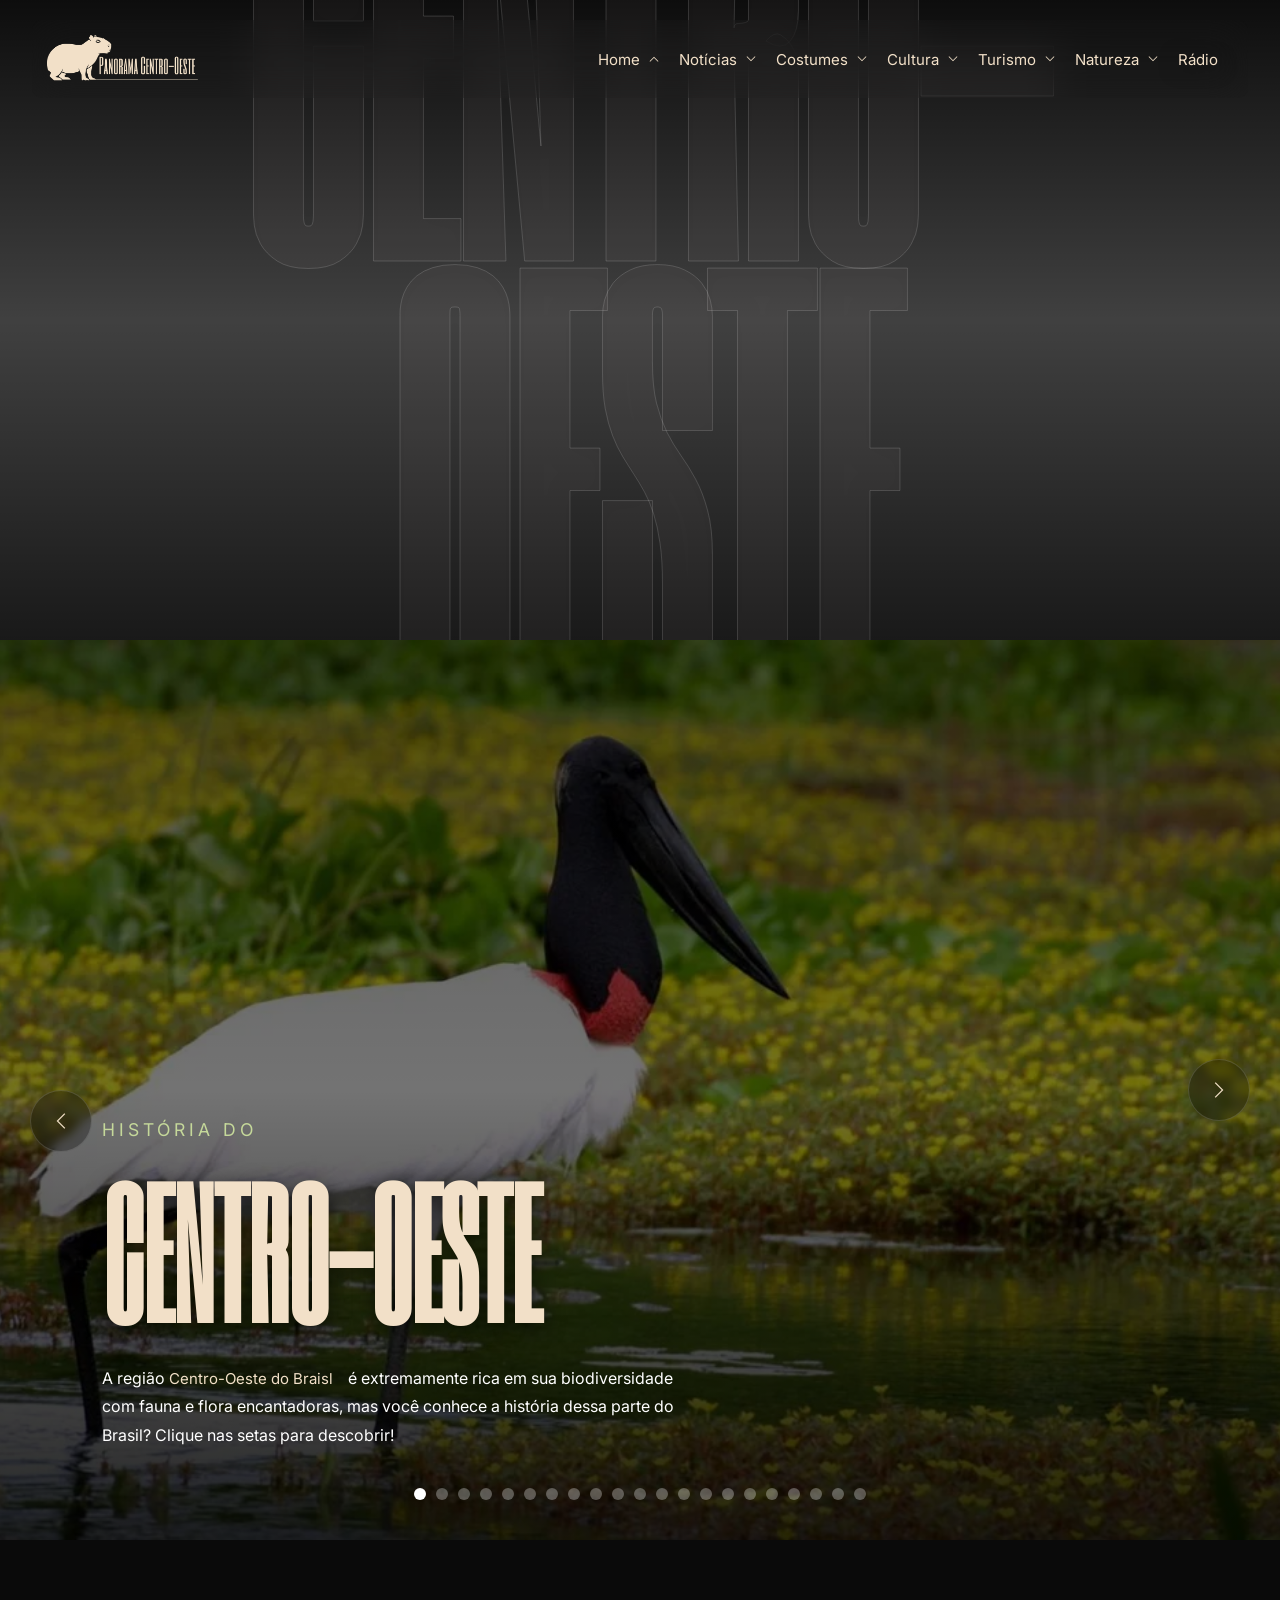
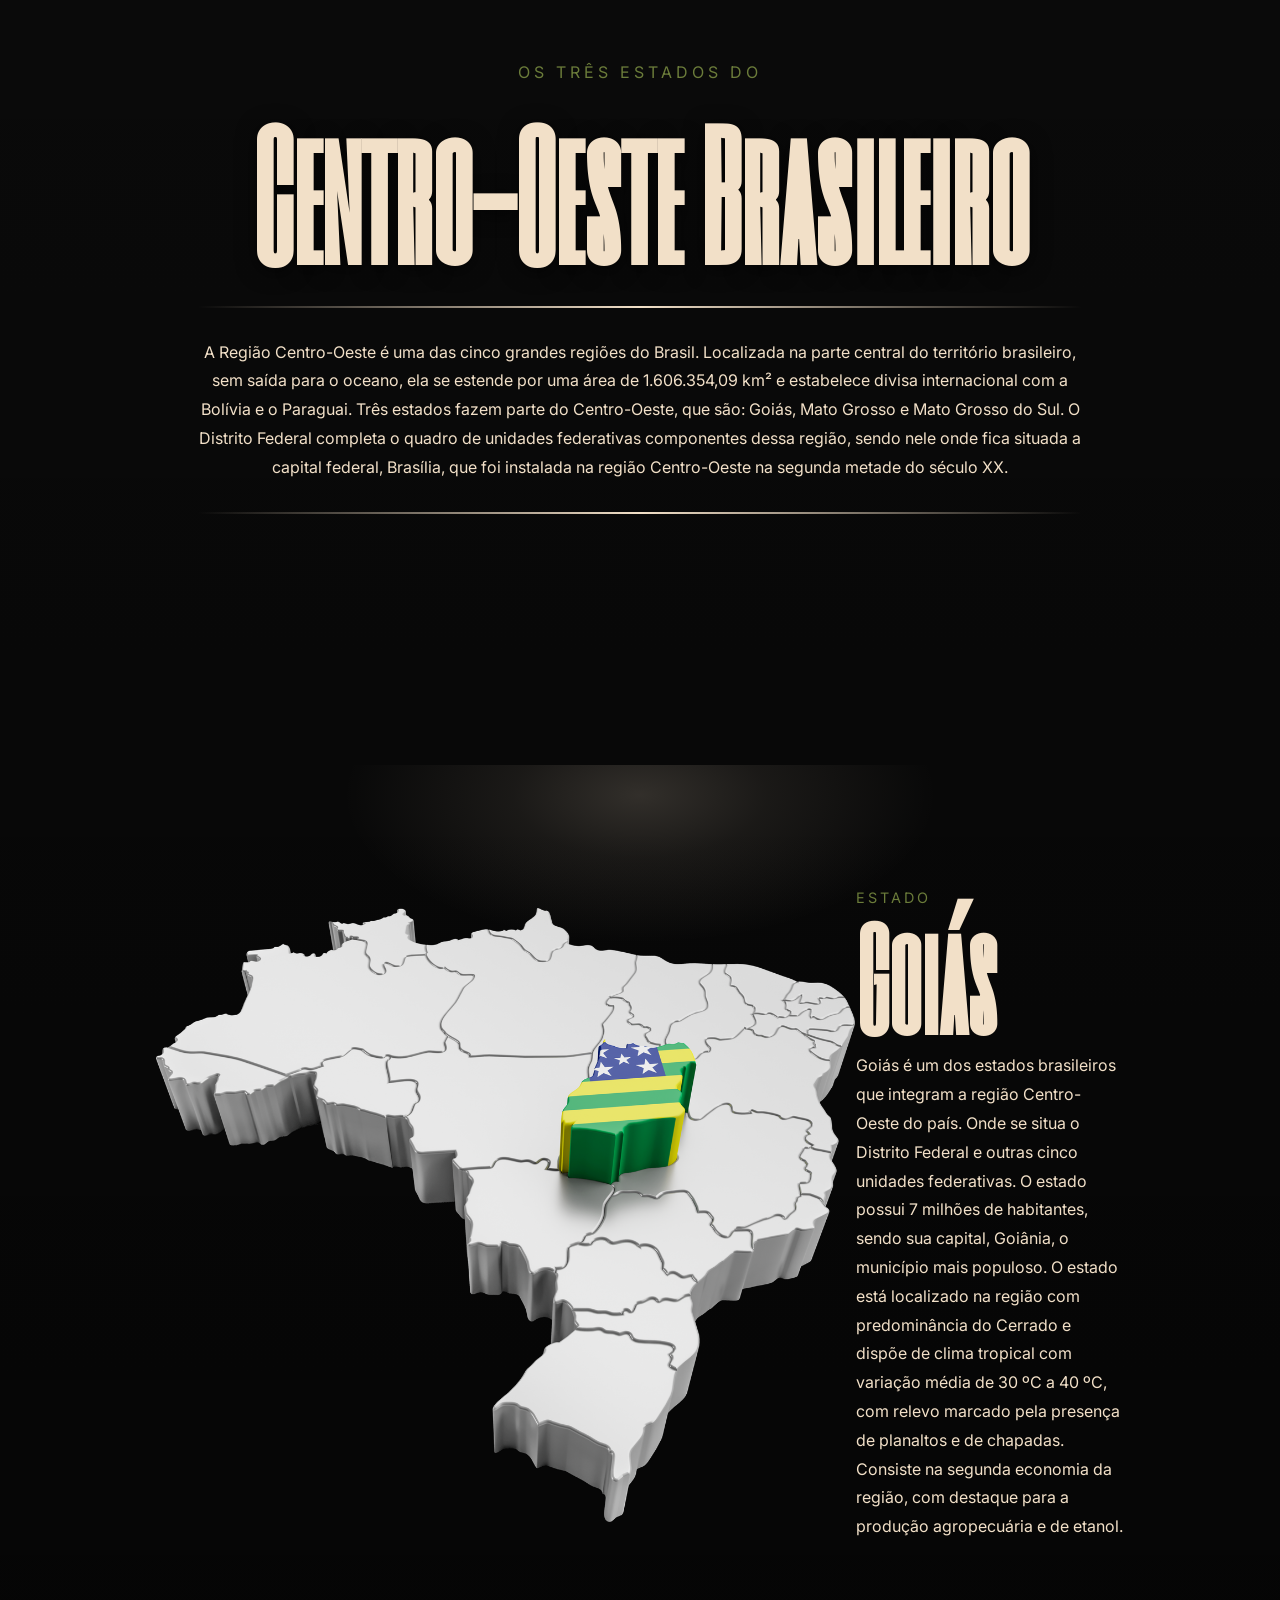
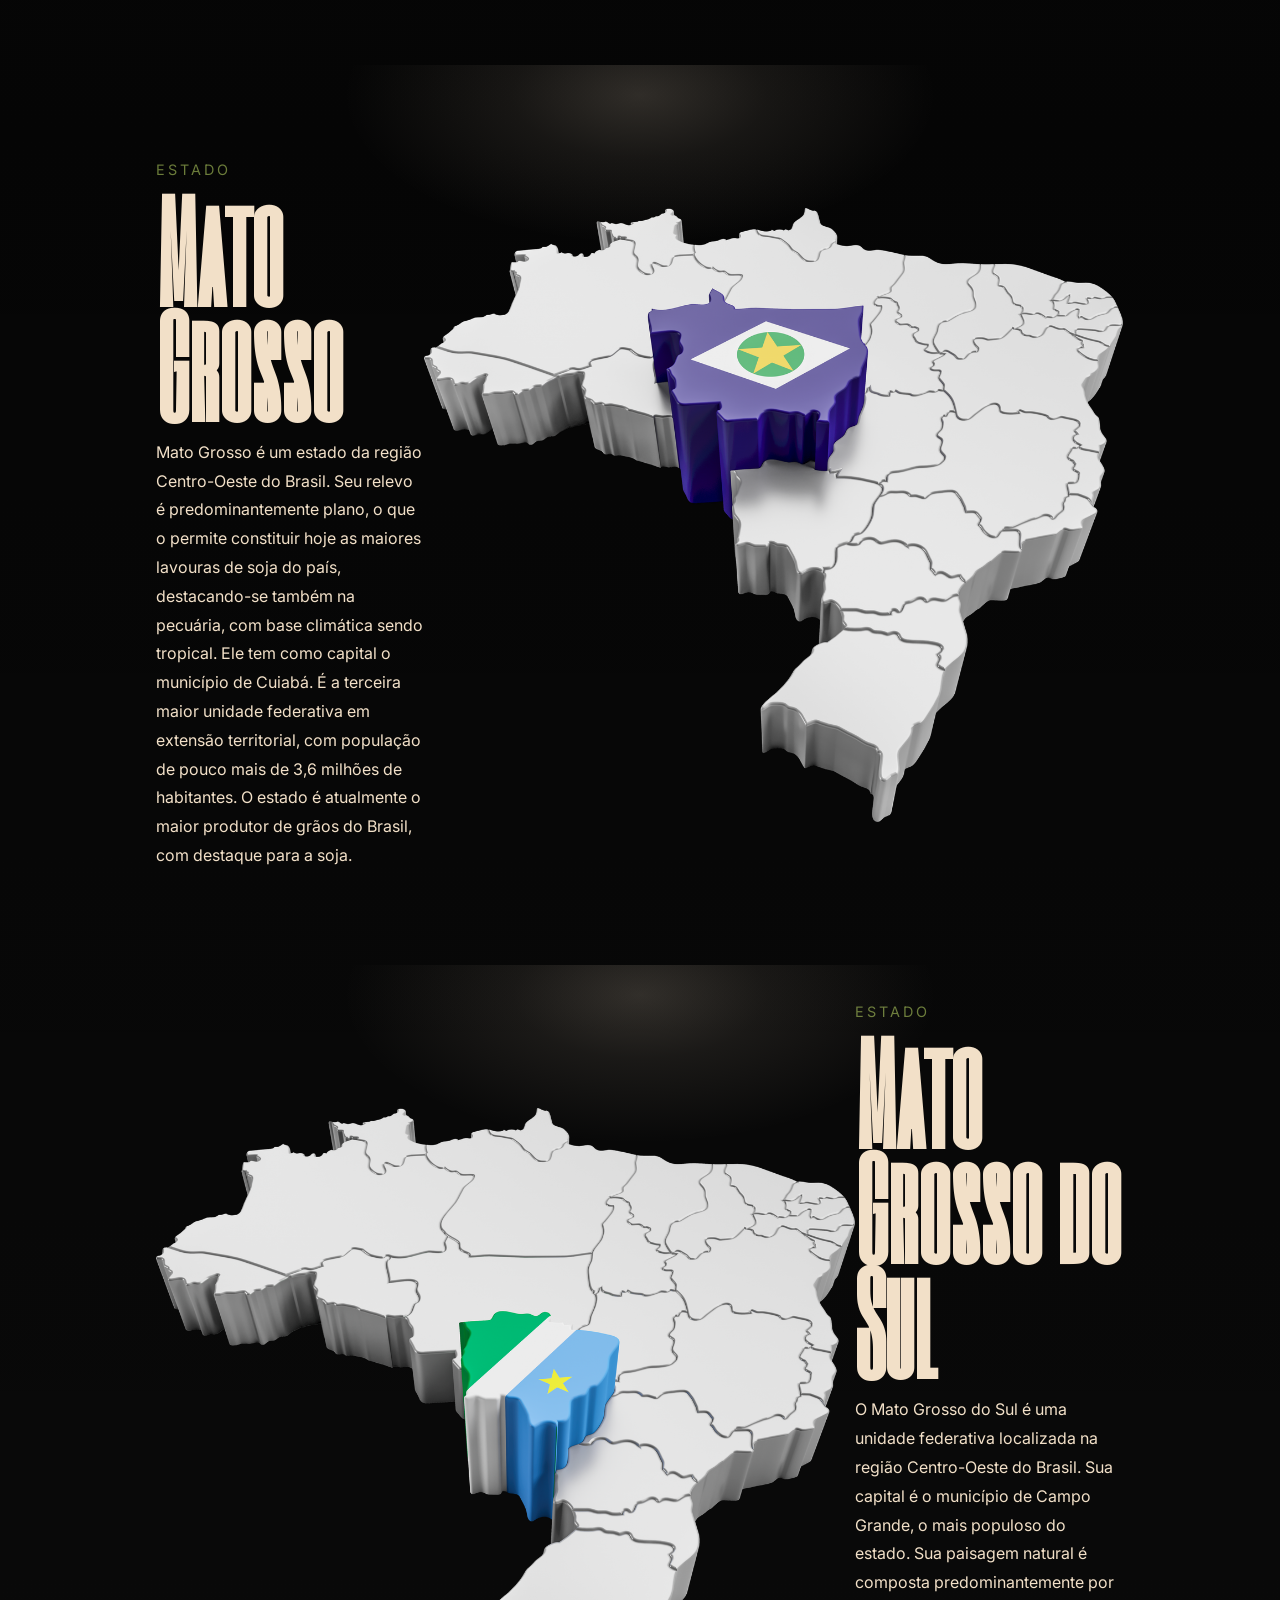
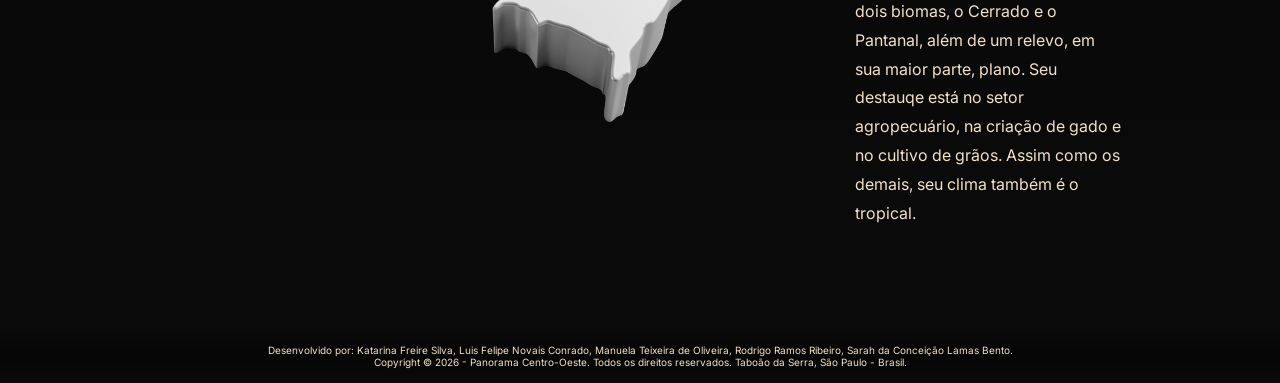
==== commit 45d6e58a: "Páginas de cultura e costumes feita." ====
--- a/index.html
+++ b/index.html
@@ -28,10 +28,9 @@
                     Notícias <span class="material-symbols-outlined"> keyboard_arrow_down </span>
                 </button>
                 <div class="dropdown-menu">
-                    <a href="./html/noticias.html#noticias-politica">Política</a>
-                    <a href="./html/noticias.html#noticias-economia">Economia</a>
-                    <a href="./html/noticias.html#noticias-meioAmbiente">Meio Ambiente</a>
-                    <a href="./html/noticias.html#noticias-agropecuaria">Agropecuária</a>
+                    <a href="./html/noticias.html#noticias-cc">Clima e Cotação</a>
+                    <a href="./html/noticias.html#noticias-na">Notícias Autorais</a>
+                    <a href="./html/noticias.html#noticias-tr">Tempo Real</a>
                 </div>
             </div>
 
@@ -41,7 +40,6 @@
                 </button>
                 <div class="dropdown-menu">
                     <a href="./html/costumes.html#costumes-girias">Gírias Tradicionais</a>
-                    <a href="./html/costumes.html#costumes-lingua">Influências Linguísticas</a>
                     <a href="./html/costumes.html#costumes-festas">Festas Tradicionais</a>
                 </div>
             </div>
@@ -459,7 +457,7 @@
     <section id="home-centroOeste" class="home-centro-oeste">
 
         <div class="titulo-secao">
-            <span class="subtitulo"> AS QUATRO REGIÕES DO </span>
+            <span class="subtitulo"> OS TRÊS ESTADOS DO </span>
             <h2> Centro-Oeste Brasileiro </h2>
 
             <p>
@@ -469,8 +467,7 @@
 
         <div class="estados-container">
 
-            <article class="estado-item">
-
+            <article class="estado-item estado-goias">
                 <div class="estado-imagem">
                     <img src="./image/Goias.png" alt="Goiás">
                 </div>
@@ -480,13 +477,15 @@
                     <h3>Goiás</h3>
 
                     <p>
-                        Tradição sertaneja, cidades históricas e riquezas naturais.
+                        Goiás é um dos estados brasileiros que integram a região Centro-Oeste do país. Onde se situa o Distrito Federal e outras cinco unidades federativas. O estado possui 7 milhões de habitantes, sendo sua capital, Goiânia, o município mais populoso.
+
+                        O estado está localizado na região com predominância do Cerrado e dispõe de clima tropical com variação média de 30 ºC a 40 ºC, com relevo marcado pela presença de planaltos e de chapadas. Consiste na segunda economia da região, com destaque para a produção agropecuária e de etanol.
                     </p>
                 </div>
 
             </article>
 
-            <article class="estado-item invertido">
+            <article class="estado-item estado-mt invertido">
 
                 <div class="estado-imagem">
                     <img src="./image/Mato-Grosso.png" alt="Mato Grosso">
@@ -497,13 +496,15 @@
                     <h3>Mato Grosso</h3>
 
                     <p>
-                        Lar do Pantanal, Amazônia e Cerrado em um único território.
+                        Mato Grosso é um estado da região Centro-Oeste do Brasil. Seu relevo é predominantemente plano, o que o permite constituir hoje as maiores lavouras de soja do país, destacando-se também na pecuária, com base climática sendo tropical.
+                        Ele tem como capital o município de Cuiabá. É a terceira maior unidade federativa em extensão territorial, com população de pouco mais de 3,6 milhões de habitantes. O estado é atualmente o maior produtor de grãos do Brasil, com destaque para a soja.
+
                     </p>
                 </div>
 
             </article>
 
-            <article class="estado-item">
+            <article class="estado-item estado-ms">
 
                 <div class="estado-imagem">
                     <img src="./image/Mato-Grosso-do-Sul.png" alt="Mato Grosso do Sul">
@@ -514,7 +515,7 @@
                     <h3>Mato Grosso do Sul</h3>
 
                     <p>
-                        Natureza exuberante, ecoturismo e cultura fronteiriça.
+                        O Mato Grosso do Sul é uma unidade federativa localizada na região Centro-Oeste do Brasil. Sua capital é o município de Campo Grande, o mais populoso do estado. Sua paisagem natural é composta predominantemente por dois biomas, o Cerrado e o Pantanal, além de um relevo, em sua maior parte, plano. Seu destauqe está no setor agropecuário, na criação de gado e no cultivo de grãos. Assim como os demais, seu clima também é o tropical.
                     </p>
                 </div>
 
@@ -537,5 +538,6 @@
 </body>
 </html>
 <script src="./js/home.js"></script>
+<script src="../js/radio.js"></script>
 <script src="script.js"></script>
 
--- a/style.css
+++ b/style.css
@@ -1,54 +1,63 @@
 @import url('https://fonts.googleapis.com/css2?family=Inter:ital,opsz,wght@0,14..32,100..900;1,14..32,100..900&family=Six+Caps&display=swap');
 
 .inter {
-  font-family: "Inter", sans-serif;
-  font-optical-sizing: auto;
-  font-style: normal;
-}
-
-/* FONTE DO TÍTULO DA HOME (CENTRO-OESTE)*/
+    font-family: "Inter", sans-serif;
+    font-optical-sizing: auto;
+    font-style: normal;
+}
+
+/* FONTE DO TÍTULO */
+
 .six-caps-regular {
-  font-family: "Six Caps", sans-serif;
-  font-weight: 400;
-  font-style: normal;
-}
-
+    font-family: "Six Caps", sans-serif;
+    font-weight: 400;
+    font-style: normal;
+}
 
 /* ================================================================
    PALETA DE CORES — SITE DO CENTRO-OESTE
-   ================================================================ */
+================================================================ */
 
 :root {
-    --cor-siena:        #A0522D;
-    --cor-terracota:    #C1440E;
-    --cor-ocre:         #C8923A;
-    --cor-mostarda:     #D4A017;
-    --cor-areia:        #F2E0C8;
-
-    --cor-verde-oliva:  #6B7C3A;
-    --cor-verde-musgo:  #4A5E2F;
-    --cor-verde-claro:  #8FA84E;
-    --cor-verde-menta:  #C5D89A;
-
-    --cor-azul-ceu:     #4A90C4;
-    --cor-azul-profundo:#2C6A9A;
-    --cor-azul-claro:   #A8D4F0;
-    --cor-azul-mist:    #D6ECFA;
-
-    --cor-laranja:      #E8732A;
-    --cor-laranja-suave:#F0A56A;
-    --cor-amarelo:      #F5C400;
-    --cor-amarelo-palha:#FAE29A;
-
-    --cor-texto-escuro: #1E1E1E;
-    --cor-texto-medio:  #4A4A4A;
-    --cor-texto-suave:  #7A7A7A;
-    --cor-fundo-neutro: #FAFAF8;
-    --cor-divisor:      #E0D5C5;
-}
-
-
-/* ------------------- CSS Geral para o site do Centro-Oeste ------------------*/
+
+    --cor-siena:         #A0522D;
+    --cor-terracota:     #C1440E;
+    --cor-ocre:          #C8923A;
+    --cor-mostarda:      #D4A017;
+    --cor-mostarda-claro:#E4BF57;
+    --cor-areia:         #F2E0C8;
+
+    --cor-verde-oliva:   #6B7C3A;
+    --cor-verde-musgo:   #4A5E2F;
+    --cor-verde-claro:   #8FA84E;
+    --cor-verde-menta:   #C5D89A;
+
+    --cor-azul-ceu:      #4A90C4;
+    --cor-azul-profundo: #2C6A9A;
+    --cor-azul-claro:    #A8D4F0;
+    --cor-azul-mist:     #D6ECFA;
+
+    --cor-laranja:       #E8732A;
+    --cor-laranja-suave: #F0A56A;
+    --cor-amarelo:       #F5C400;
+    --cor-amarelo-palha: #FAE29A;
+
+    --cor-texto-escuro:  #1E1E1E;
+    --cor-texto-medio:   #4A4A4A;
+    --cor-texto-suave:   #7A7A7A;
+
+    --cor-fundo-neutro:  #FAFAF8;
+    --cor-divisor:       #E0D5C5;
+
+    --cor-preto:         #000000;
+
+    --altura-header:     90px;
+    --altura-footer:     120px;
+}
+
+/* ================================================================
+   RESET E CONFIGURAÇÕES GERAIS
+================================================================ */
 
 * {
     margin: 0;
@@ -58,7 +67,29 @@
     font-family: "Inter", sans-serif;
 }
 
-.logo{
+html,
+body {
+    min-height: 100%;
+    overflow-x: hidden;
+}
+
+body {
+    display: flex;
+    flex-direction: column;
+    min-height: 100vh;
+
+    color: var(--cor-texto-escuro);
+}
+
+main.pagina-interna {
+    padding: 8em 0;
+}
+
+/* ================================================================
+   ELEMENTOS GERAIS
+================================================================ */
+
+.logo {
     width: 13%;
 }
 
@@ -68,68 +99,12 @@
         'wght' 200,
         'GRAD' 0,
         'opsz' 30;
+
     font-size: 20px;
-    transition: transform 0.25s ease;
+    transition: transform .25s ease;
     vertical-align: middle;
     color: var(--cor-areia);
 }
-
-html, body {
-    min-height: 100%;
-    overflow-x: hidden;
-}
-
-body {
-    display: flex;
-    flex-direction: column;
-    min-height: 100vh;
-    background-color: var(--cor-fundo-neutro);
-    color: var(--cor-texto-escuro);
-}
-
-main.pagina-interna {
-    padding: 8rem 0;
-}
-/* Header e Footer */
-
-header {
-    display: flex;
-    flex-direction: row;
-    padding: 15px;
-    border-radius: 10px;
-    margin-block: 20px;
-    align-self: center;
-    width: 95%;
-    backdrop-filter: blur(20px);
-    -webkit-backdrop-filter: blur(20px);
-    justify-content: space-between;
-    text-shadow: 0 4px 20px rgba(0,0,0,.6);
-    position: fixed;
-    top: 0;
-    left: 50%;
-    transform: translate(-50%);
-    z-index: 1000;
-}
-
-footer {
-    display: flex;
-    flex-direction: column;
-    align-items: center;
-    background-color: var(--cor-texto-escuro);
-    background:
-        linear-gradient(
-            to bottom,
-            rgba(0, 0, 0, 0.96),
-            rgba(0, 0, 0,0.98),
-            rgba(0, 0, 0,0.96)
-        );
-    color: var(--cor-areia);
-    padding: 15px;
-    width: 100%;
-    font-size: 10px;
-}
-
-/* Estilização de tags padrão */
 
 a {
     text-decoration: none;
@@ -143,7 +118,62 @@
     color: var(--cor-areia);
 }
 
-/* Nav */
+/* ================================================================
+   HEADER E FOOTER
+================================================================ */
+
+header {
+    display: flex;
+    flex-direction: row;
+    justify-content: space-between;
+
+    width: 95%;
+
+    padding: 15px;
+    margin-block: 20px;
+
+    align-self: center;
+
+    border-radius: 10px;
+
+    position: fixed;
+    top: 0;
+    left: 50%;
+
+    transform: translate(-50%);
+
+    z-index: 1000;
+
+    text-shadow: 0 4px 20px rgba(0,0,0,.6);
+
+    backdrop-filter: blur(20px);
+    -webkit-backdrop-filter: blur(20px);
+}
+
+footer {
+    display: flex;
+    flex-direction: column;
+    align-items: center;
+
+    width: 100%;
+
+    padding: 15px;
+
+    color: var(--cor-areia);
+    font-size: 10px;
+
+    background:
+        linear-gradient(
+            to bottom,
+            rgba(0,0,0,.96),
+            rgba(0,0,0,.98),
+            rgba(0,0,0,.96)
+        );
+}
+
+/* ================================================================
+   NAVEGAÇÃO
+================================================================ */
 
 nav {
     display: flex;
@@ -156,58 +186,71 @@
 }
 
 .dropdown-toggle {
+
+    display: flex;
+    align-items: center;
+    gap: 4px;
+
     background: none;
+
     cursor: pointer;
+
     text-decoration: none;
     font-size: 15px;
+    font-family: inherit;
+
     margin-inline-end: 15px;
-    font-family: inherit;
-    color: var(--cor-areia);
-    display: flex;
-    align-items: center;
-    gap: 4px;
-}
-
-
-/* Gira ao passar o mouse */
-.dropdown:hover .dropdown-toggle .material-symbols-outlined {
-    transform: rotate(180deg);
-}
-
-/* Gira ao clicar (classe adicionada pelo JS) */
-.dropdown.active .dropdown-toggle .material-symbols-outlined {
-    transform: rotate(180deg);
-}
-
+
+    color: var(--cor-areia);
+}
+
+/* Animações */
+
+.dropdown:hover .dropdown-toggle .material-symbols-outlined,
+.dropdown.active .dropdown-toggle .material-symbols-outlined,
 .dropdown.pagina-atual .dropdown-toggle .material-symbols-outlined {
     transform: rotate(180deg);
 }
 
-/* Menu suspenso */
+/* Menu */
 
 .dropdown-menu {
+
     display: flex;
     flex-direction: column;
+
     position: absolute;
+
     top: 100%;
     left: 0;
-    background-color: var(--cor-fundo-neutro);
-        background:
+
+    min-width: 200px;
+
+    overflow: hidden;
+
+    border-radius: 4px;
+
+    z-index: 10;
+
+    opacity: 0;
+    visibility: hidden;
+
+    transform: translateY(-10px);
+
+    background:
         linear-gradient(
             to bottom,
-            rgba(215, 235, 155, 0.05),
-            rgba(215, 235, 155,0.005),
-            rgba(215, 235, 155,0.30)
-        );
-    min-width: 200px;
-    box-shadow: 0 4px 8px rgba(0, 0, 0, 0.15);
-    border-radius: 4px;
-    overflow: hidden;
-    z-index: 10;
-    opacity: 0;
-    visibility: hidden;
-    transform: translateY(-10px);
-    transition: opacity 0.3s ease, transform 0.3s ease, visibility 0.3s;
+            rgba(215,235,155,.05),
+            rgba(215,235,155,.005),
+            rgba(215,235,155,.30)
+        );
+
+    box-shadow: 0 4px 8px rgba(0,0,0,.15);
+
+    transition:
+        opacity .3s ease,
+        transform .3s ease,
+        visibility .3s;
 }
 
 .dropdown.active .dropdown-menu,
@@ -218,23 +261,29 @@
 }
 
 .dropdown-menu a {
-    color: var(--cor-areia);
+
     padding: 10px 15px;
+
     margin-inline-end: 0;
+
     font-size: 13px;
-    transition: background-color 0.2s ease;
+
+    color: var(--cor-areia);
+
+    transition: background-color .2s ease;
 }
 
 .dropdown-menu a:hover {
-    background-color: var(--cor-verde-menta);
-        background:
+
+    color: var(--cor-verde-musgo);
+
+    background:
         linear-gradient(
             to bottom,
-            rgba(197, 216, 154, 0.70),
-            rgba(197, 216, 154,0.90),
-            rgba(197, 216, 154,0.70)
-        );
-    color: var(--cor-verde-musgo);
+            rgba(197,216,154,.70),
+            rgba(197,216,154,.90),
+            rgba(197,216,154,.70)
+        );
 }
 
 .dropdown-menu.align-right {
@@ -242,3 +291,145 @@
     right: 0;
 }
 
+/* ================================================================
+   SEÇÕES COMPARTILHADAS
+================================================================ */
+
+.secao-escura {
+
+    position: relative;
+
+    overflow: hidden;
+
+    padding: 8em 0;
+
+    background:
+        linear-gradient(
+            180deg,
+            #111111 0%,
+            #1b1b1b 40%,
+            #242424 100%
+        );
+}
+
+.secao-escura::before {
+
+    content: "";
+
+    position: absolute;
+
+    top: -200px;
+    left: -200px;
+
+    width: 500px;
+    height: 500px;
+
+    pointer-events: none;
+}
+
+.secao-escura::after {
+
+    content: "";
+
+    position: absolute;
+
+    bottom: -250px;
+    right: -250px;
+
+    width: 600px;
+    height: 600px;
+
+    background:
+        radial-gradient(
+            circle,
+            rgba(86,102,56,.20) 0%,
+            transparent 70%
+        );
+
+    pointer-events: none;
+}
+
+/* ================================================================
+   TÍTULOS PADRONIZADOS
+================================================================ */
+
+.titulo-secao {
+
+    text-align: center;
+
+    max-width: 80%;
+
+    padding: 5%;
+
+    border-top-left-radius: 50%;
+    border-top-right-radius: 50%;
+}
+
+.subtitulo {
+
+    color: var(--cor-verde-oliva);
+
+    letter-spacing: 4px;
+
+    font-size: 1em;
+}
+
+.titulo-secao h2 {
+
+    font-family: "Six Caps", sans-serif;
+
+    font-size: 10em;
+
+    line-height: .9;
+
+    margin-block: 40px;
+
+    color: var(--cor-areia);
+
+    text-shadow: 0 4px 20px rgba(0,0,0,.6);
+}
+
+.pequeno {
+
+    font-family: "Six Caps", sans-serif;
+
+    font-size: 5em;
+
+    line-height: .9;
+
+    color: var(--cor-areia);
+
+    margin-inline-start: 10%;
+    margin-block-start: 5%;
+    margin-block-end: 2%;
+
+    text-shadow: 0 4px 20px rgba(0,0,0,.6);
+}
+
+.titulo-secao p {
+
+    line-height: 1.8;
+
+    color: var(--cor-areia);
+}
+
+.titulo-secao p::before,
+.titulo-secao p::after {
+
+    content: "";
+
+    display: block;
+
+    width: 100%;
+    height: 2px;
+
+    margin-block: 30px;
+
+    background:
+        linear-gradient(
+            to right,
+            transparent,
+            var(--cor-areia),
+            transparent
+        );
+}
--- a/css/home.css
+++ b/css/home.css
@@ -7,6 +7,13 @@
     align-items: center;
     overflow: hidden;
 }
+
+#home-centroOeste .titulo-secao{
+    text-align: center;
+    max-width: 1000px;
+    margin: 0 auto 4em auto;
+}
+
 
 .abertura-home {
     width: 100%;
@@ -52,7 +59,7 @@
 
 .introducao h1 {
     font-family: "Six Caps", sans-serif;
-    font-size: 30rem;
+    font-size: 30em;
     line-height: 0.9;
     color: rgba(242, 224, 200, 0.03);
     -webkit-text-stroke: 1px rgba(255, 255, 255, 0.15);
@@ -60,7 +67,7 @@
 }
 
 .introducao h2 {
-    font-size: 1rem;
+    font-size: 1em;
     color: var(--cor-areia);
     text-shadow: 0 4px 20px rgba(0,0,0,0.6);
     margin-block: 15px;
@@ -140,12 +147,12 @@
 .historia-periodo{
     color: var(--cor-verde-menta);
     letter-spacing: 4px;
-    font-size: 1.1rem;
+    font-size: 1.1em;
 }
 
 .historia-conteudo h2{
     font-family: "Six Caps", sans-serif;
-    font-size: 10rem;
+    font-size: 10em;
     color: var(--cor-areia);
     line-height: 0.9;
     text-shadow: 0 4px 20px rgba(0,0,0,.6);
@@ -153,7 +160,7 @@
 }
 
 .historia-conteudo p{
-    font-size: 1rem;
+    font-size: 1em;
     line-height: 1.8;
     max-width: 600px;
 }
@@ -175,7 +182,7 @@
     cursor: pointer;
 
     color: white;
-    font-size: 2rem;
+    font-size: 2em;
 
     background: rgba(0,0,0,.3);
 
@@ -250,63 +257,6 @@
     color: var(--cor-areia);
 }
 
-.titulo-secao{
-    text-align: center;
-    max-width: 80%;
-    padding: 5%;
-    border-top-left-radius: 50%;
-    border-top-right-radius: 50%;
-}
-
-.subtitulo{
-    color: var(--cor-verde-oliva);
-    letter-spacing: 4px;
-    font-size: 1rem;
-}
-
-.titulo-secao h2 {
-    font-family: "Six Caps", sans-serif;
-    font-size: 10rem;
-    color: var(--cor-areia);
-    line-height: 0.9;
-    margin-block: 40px;
-    text-shadow: 0 4px 20px rgba(0,0,0,.6);
-}
-
-.pequeno {
-    font-family: "Six Caps", sans-serif;
-    font-size: 5rem;
-    color: var(--cor-areia);
-    line-height: 0.9;
-    margin-inline-start: 10%;
-    margin-block-start: 5%;
-    margin-block-end: 2%;
-    text-shadow: 0 4px 20px rgba(0,0,0,.6);
-}
-
-
-.titulo-secao p{
-    line-height: 1.8;
-    color: var(--cor-areia);
-}
-
-.titulo-secao p::after, .titulo-secao p::before {
-    content: "";
-
-    display: block;
-
-    width: 100%;
-    height: 2px;
-
-    margin-block: 30px;
-
-    background: linear-gradient(
-        to right,
-        transparent,
-        var(--cor-areia),
-        transparent
-    );
-}
 
 .estados-container{
     display: flex;
@@ -389,12 +339,12 @@
 .estado-texto span{
     color: var(--cor-verde-oliva);
     letter-spacing: 3px;
-    font-size: .9rem;
+    font-size: .9em;
 }
 
 .estado-texto h3{
     font-family: "Six Caps", sans-serif;
-    font-size: 8rem;
+    font-size: 8em;
     line-height: .9;
     color: var(--cor-areia);
 }
@@ -402,7 +352,7 @@
 .estado-texto p{
     color: var(--cor-areia);
     line-height: 1.8;
-    font-size: 1rem;
-}
-
-
+    font-size: 1em;
+}
+
+
